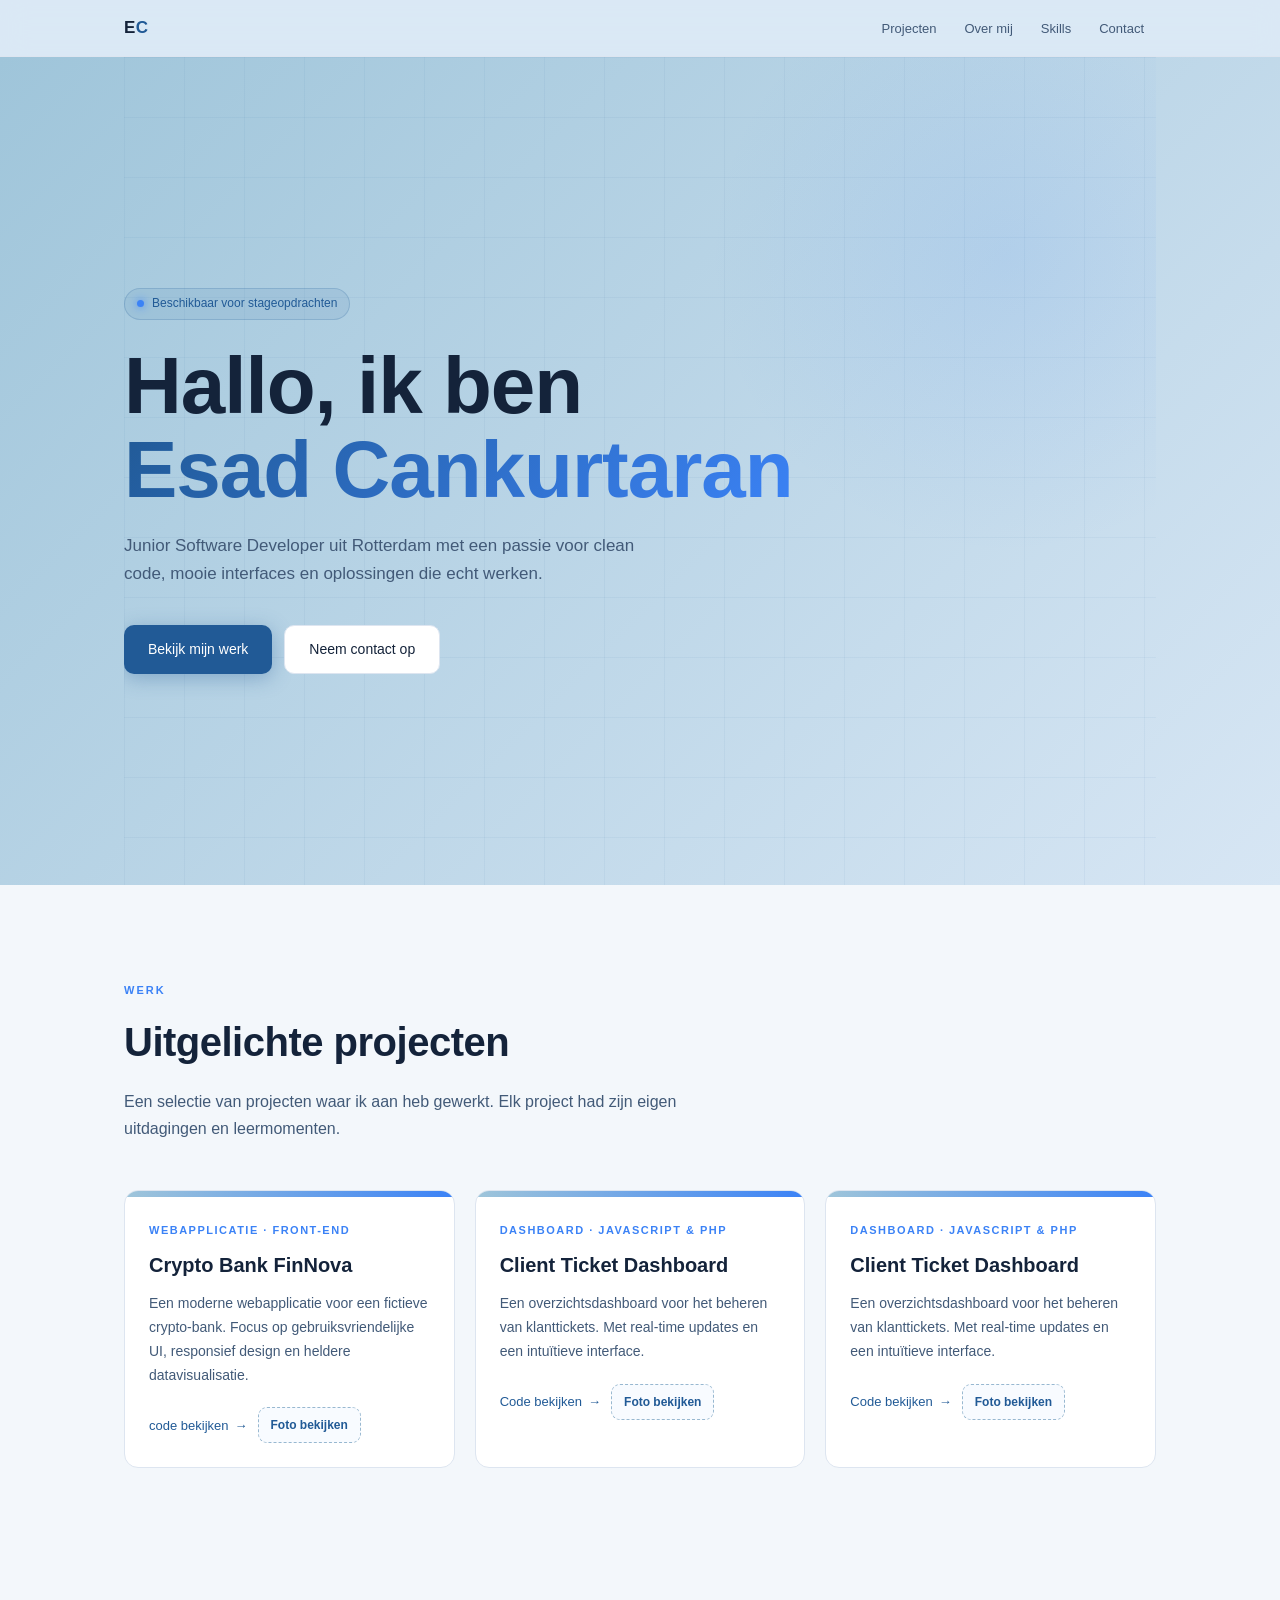
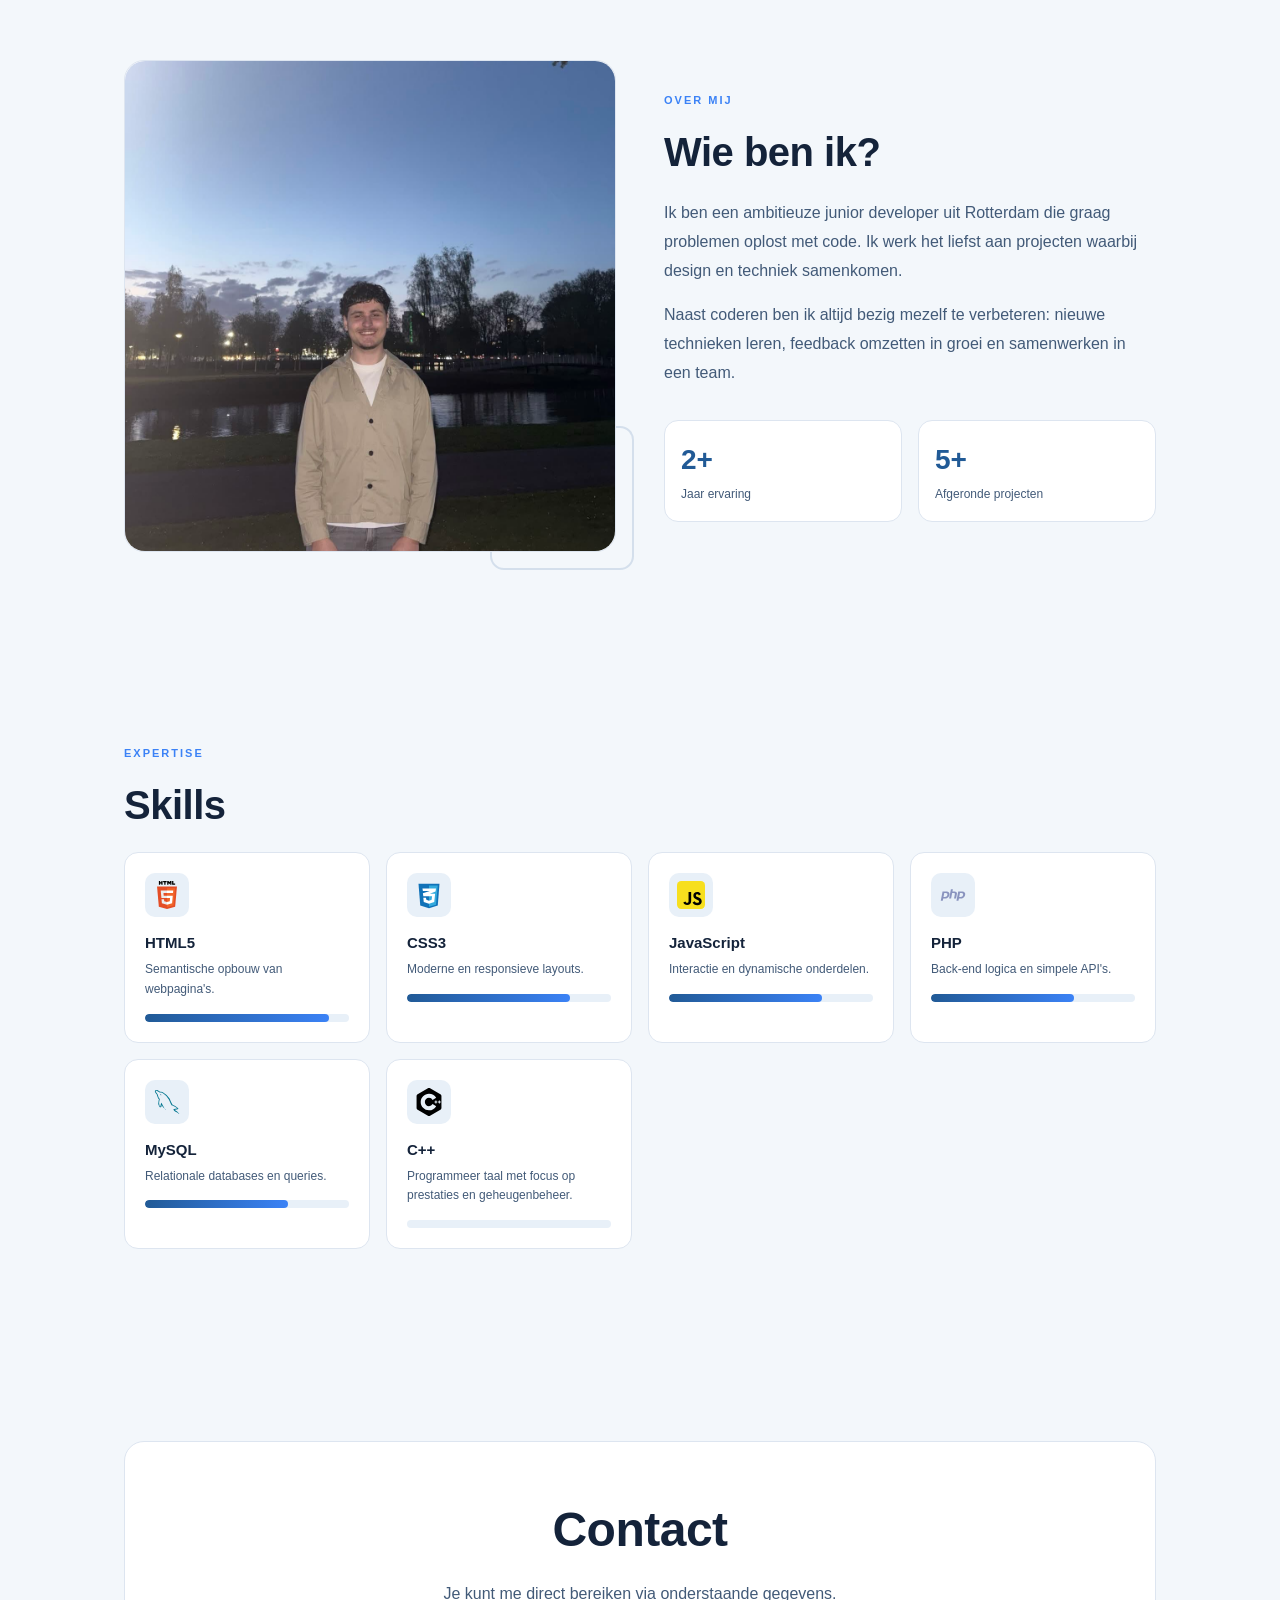
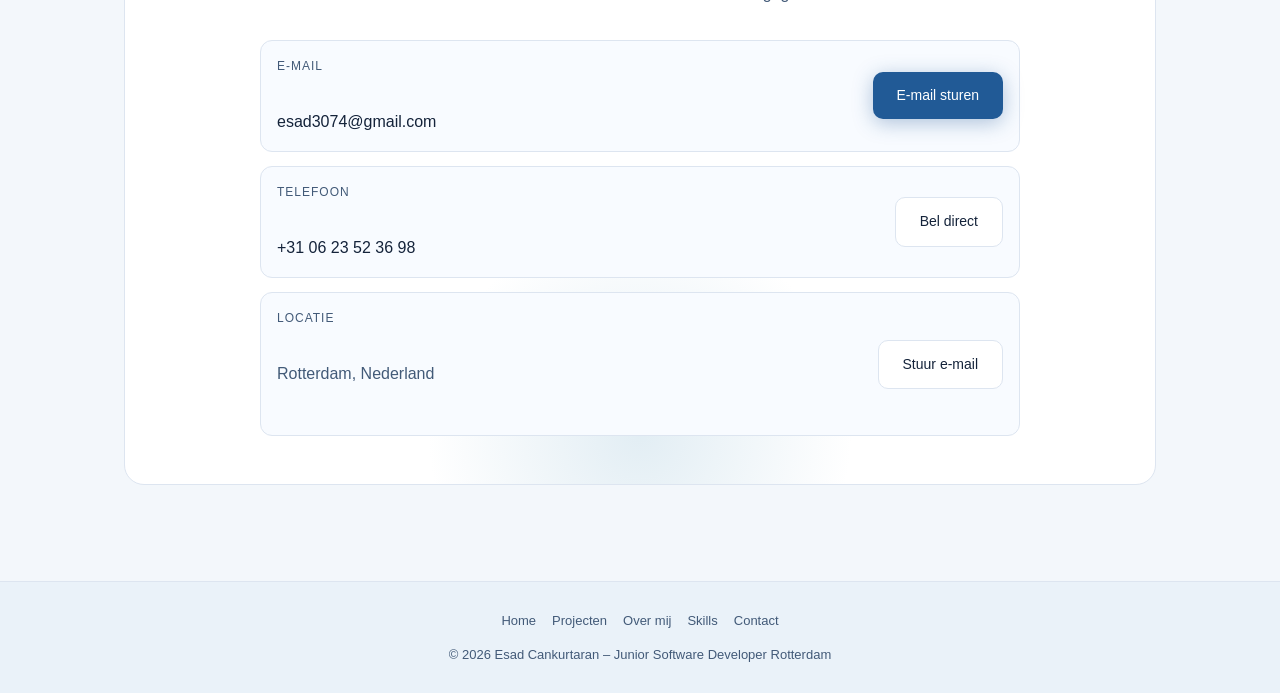
==== index.html @ 0f50b3a3 "foto voegen" ====
<!DOCTYPE html>
<html lang="nl">
<head>
  <meta charset="UTF-8">
  <title>Esad Cankurtaran - Junior Software Developer | Rotterdam</title>
  <meta name="description" content="Portfolio van Esad Cankurtaran, junior software developer uit Rotterdam. Gespecialiseerd in HTML, CSS, JavaScript, PHP en MySQL.">
  <meta name="viewport" content="width=device-width, initial-scale=1.0">
  <meta name="robots" content="index, follow">
  <link rel="stylesheet" href="style.css">
</head>
<body>
  <a id="skip-link" href="#main-content">Ga naar hoofdinhoud</a>

  <!-- NAVIGATIE -->
  <nav class="site-nav" aria-label="Hoofdnavigatie">
    <div class="nav-inner">
      <a href="#" class="site-title" aria-label="Home - Esad Cankurtaran">E<span>C</span></a>
      <ul class="nav-list" role="list">
        <li><a class="nav-link" href="#projecten">Projecten</a></li>
        <li><a class="nav-link" href="#over-mij">Over mij</a></li>
        <li><a class="nav-link" href="#skills">Skills</a></li>
        <li><a class="nav-link" href="#contact">Contact</a></li>
      </ul>
    </div>
  </nav>

  <!-- HERO -->
  <header id="welkom" aria-labelledby="hero-heading">
    <div class="wrap">
      <div class="hero">
        <div class="hero-content">
          <p class="hero-badge">Beschikbaar voor stageopdrachten</p>
          <h1 id="hero-heading">
            Hallo, ik ben<br>
            <span class="naam">Esad Cankurtaran</span>
          </h1>
          <p class="hero-sub">
            Junior Software Developer uit Rotterdam met een passie voor clean code,
            mooie interfaces en oplossingen die echt werken.
          </p>
          <div class="hero-actions">
            <a class="btn btn-primary" href="#projecten">Bekijk mijn werk</a>
            <a class="btn btn-ghost" href="#contact">Neem contact op</a>
          </div>
        </div>
      </div>
    </div>
  </header>

  <main id="main-content">

    <!-- PROJECTEN -->
    <section id="projecten" class="section" aria-labelledby="projecten-titel">
      <div class="wrap">
        <p class="section-label reveal">Werk</p>
        <h2 id="projecten-titel" class="section-title reveal">Uitgelichte projecten</h2>
        <p class="section-desc reveal">
          Een selectie van projecten waar ik aan heb gewerkt. Elk project had zijn eigen uitdagingen en leermomenten.
        </p>

        <div class="projects-grid">

          <article class="project-card reveal">
            <div class="card-top" aria-hidden="true"></div>
            <div class="card-body">
              <p class="card-tag">Webapplicatie · Front-end</p>
              <h3 class="card-title">Crypto Bank FinNova</h3>
              <p class="card-desc">
                Een moderne webapplicatie voor een fictieve crypto-bank. Focus op gebruiksvriendelijke UI, responsief design en heldere datavisualisatie.
              </p>
              <div class="project-actions">
                <a class="card-link" target="_blank"  href="https://github.com/EsadCC/bank-app">
                  code bekijken
                </a>
                <button class="project-photo-box open-project-photo"
                  data-src="img/Screenshot 2026-04-14 114602.png">
                  Foto bekijken
                </button>
              </div>
            </div>
          </article>

          <article class="project-card reveal">
            <div class="card-top" aria-hidden="true"></div>
            <div class="card-body">
              <p class="card-tag">Dashboard · JavaScript & PHP</p>
              <h3 class="card-title">Client Ticket Dashboard</h3>
              <p class="card-desc">
                Een overzichtsdashboard voor het beheren van klanttickets. Met real-time updates en een intuïtieve interface.
              </p>
              <div class="project-actions">
                <a class="card-link" href="https://github.com/EsadCC/Client-Dashboard" target="_blank">
                  Code bekijken
                </a>
                <button class="project-photo-box open-project-photo"
                  data-src="img/Screenshot 2026-04-07 113106.png">
                  Foto bekijken
                </button>
              </div>
            </div>
          </article>

          <article class="project-card reveal">
            <div class="card-top" aria-hidden="true"></div>
            <div class="card-body">
              <p class="card-tag">Dashboard · JavaScript & PHP</p>
              <h3 class="card-title">Client Ticket Dashboard</h3>
              <p class="card-desc">
                Een overzichtsdashboard voor het beheren van klanttickets. Met real-time updates en een intuïtieve interface.
              </p>
              <div class="project-actions">
                <a class="card-link" href="https://github.com/EsadCC/techfix-solutions" target="_blank">
                  Code bekijken
                </a>
                <button class="project-photo-box open-project-photo"
                  data-src="img/techfixsolutions.png">
                  Foto bekijken
                </button>
              </div>
            </div>
          </article>

        </div>
      </div>
    </section>

    <!-- OVER MIJ -->
    <section id="over-mij" class="section" aria-labelledby="over-mij-titel">
      <div class="wrap">
        <div class="about-grid">

          <div class="about-image-wrap reveal">
            <div class="about-avatar">
              <img
                src="img/IMG_0254.jpg" alt="Esad Cankurtaran, junior software developer uit Rotterdam">
            </div>
          </div>

          <article class="about-text reveal">
            <p class="section-label">Over mij</p>
            <h2 id="over-mij-titel" class="section-title">Wie ben ik?</h2>
            <p class="about-p">
              Ik ben een ambitieuze junior developer uit Rotterdam die graag problemen oplost met code.
              Ik werk het liefst aan projecten waarbij design en techniek samenkomen.
            </p>
            <p class="about-p">
              Naast coderen ben ik altijd bezig mezelf te verbeteren: nieuwe technieken leren,
              feedback omzetten in groei en samenwerken in een team.
            </p>

            <div class="about-stats">
              <div class="stat-box">
                <strong class="stat-num">2+</strong>
                <p class="stat-label">Jaar ervaring</p>
              </div>
              <div class="stat-box">
                <strong class="stat-num">5+</strong>
                <p class="stat-label">Afgeronde projecten</p>
              </div>
            </div>
          </article>

        </div>
      </div>
    </section>

    <!-- SKILLS -->
    <section id="skills" class="section" aria-labelledby="skills-titel">
      <div class="wrap">
        <p class="section-label reveal">Expertise</p>
        <h2 id="skills-titel" class="section-title reveal">Skills</h2>

        <div class="skills-grid">

          <article class="skill-card reveal">
            <div class="skill-icon-wrap" aria-hidden="true">
              <img src="img/html-5.svg" alt="HTML5 logo" width="28" height="28" loading="lazy">
            </div>
            <p class="skill-name">HTML5</p>
            <p class="skill-desc">Semantische opbouw van webpagina's.</p>
            <div class="skill-bar" role="progressbar" aria-valuenow="90" aria-valuemin="0" aria-valuemax="100" aria-label="HTML5 vaardigheid: 90%">
              <span class="skill-fill skill-90"></span>
            </div>
          </article>

          <article class="skill-card reveal">
            <div class="skill-icon-wrap" aria-hidden="true">
              <img src="img/css-3-svgrepo-com.svg" alt="CSS3 logo" width="28" height="28" loading="lazy">
            </div>
            <p class="skill-name">CSS3</p>
            <p class="skill-desc">Moderne en responsieve layouts.</p>
            <div class="skill-bar" role="progressbar" aria-valuenow="80" aria-valuemin="0" aria-valuemax="100" aria-label="CSS3 vaardigheid: 80%">
              <span class="skill-fill skill-80"></span>
            </div>
          </article>

          <article class="skill-card reveal">
            <div class="skill-icon-wrap" aria-hidden="true">
              <img src="img/javascript-svgrepo-com.svg" alt="JavaScript logo" width="28" height="28" loading="lazy">
            </div>
            <p class="skill-name">JavaScript</p>
            <p class="skill-desc">Interactie en dynamische onderdelen.</p>
            <div class="skill-bar" role="progressbar" aria-valuenow="75" aria-valuemin="0" aria-valuemax="100" aria-label="JavaScript vaardigheid: 75%">
              <span class="skill-fill skill-75"></span>
            </div>
          </article>

          <article class="skill-card reveal">
            <div class="skill-icon-wrap" aria-hidden="true">
              <img src="img/php3-svgrepo-com.svg" alt="PHP logo" width="28" height="28" loading="lazy">
            </div>
            <p class="skill-name">PHP</p>
            <p class="skill-desc">Back-end logica en simpele API's.</p>
            <div class="skill-bar" role="progressbar" aria-valuenow="70" aria-valuemin="0" aria-valuemax="100" aria-label="PHP vaardigheid: 70%">
              <span class="skill-fill skill-70"></span>
            </div>
          </article>

          <article class="skill-card reveal">
            <div class="skill-icon-wrap" aria-hidden="true">
              <img src="img/mysql-svgrepo-com.svg" alt="MySQL logo" width="28" height="28" loading="lazy">
            </div>
            <p class="skill-name">MySQL</p>
            <p class="skill-desc">Relationale databases en queries.</p>
            <div class="skill-bar" role="progressbar" aria-valuenow="70" aria-valuemin="0" aria-valuemax="100" aria-label="MySQL vaardigheid: 70%">
              <span class="skill-fill skill-70"></span>
            </div>
          </article>

          <article class="skill-card reveal">
            <div class="skill-icon-wrap" aria-hidden="true">
              <img src="img/cplusplus.svg" alt="C++ logo" width="28" height="28" loading="lazy">
            </div>
            <p class="skill-name">C++</p>
            <p class="skill-desc">Programmeer taal met focus op prestaties en geheugenbeheer.</p>
            <div class="skill-bar" role="progressbar" aria-valuenow="0" aria-valuemin="0" aria-valuemax="0" aria-label="C++ vaardigheid: 0%">
              <span class="skill-0"></span>
            </div>
          </article>

        </div>
      </div>
    </section>

    <!-- CONTACT -->
    <section id="contact" class="section" aria-labelledby="contact-titel">
      <div class="wrap">
        <article class="contact-box reveal">
          <h2 id="contact-titel">Contact</h2>
          <p>Je kunt me direct bereiken via onderstaande gegevens.</p>

          <div class="contact-details">
            <div class="contact-row">
              <div class="contact-info">
                <p class="contact-label">E-mail</p>
                <a class="contact-value" href="mailto:esad3074@gmail.com">esad3074@gmail.com</a>
              </div>
              <a class="btn btn-primary" href="mailto:esad3074@gmail.com">E-mail sturen</a>
            </div>

            <div class="contact-row">
              <div class="contact-info">
                <p class="contact-label">Telefoon</p>
                <a class="contact-value" href="tel:+31623523698">+31 06 23 52 36 98</a>
              </div>
              <a class="btn btn-ghost" href="tel:+31623523698">Bel direct</a>
            </div>

            <div class="contact-row">
              <div class="contact-info">
                <p class="contact-label">Locatie</p>
                <p class="contact-value">Rotterdam, Nederland</p>
              </div>
              <a class="btn btn-ghost" href="mailto:esad3074@gmail.com" aria-label="Stuur een e-mail naar Esad">Stuur e-mail</a>
            </div>
          </div>
        </article>
      </div>
    </section>

  </main>

  <!-- Modal voor projectfoto -->
  <div class="project-modal" id="project-modal" aria-hidden="true" role="dialog" aria-modal="true" aria-label="Projectfoto bekijken">
    <div class="project-modal-content">
      <button class="close-project-modal" id="close-project-modal" aria-label="Sluit projectfoto">Sluiten</button>
      <img id="project-modal-image" src="" alt="" width="900" height="600" loading="lazy">
    </div>
  </div>

  <footer>
    <nav aria-label="Sitemap">
      <ul style="list-style:none;display:flex;gap:16px;justify-content:center;flex-wrap:wrap;margin-bottom:12px;font-size:13px;">
        <li><a href="#welkom" style="color:#425a78;text-decoration:none;">Home</a></li>
        <li><a href="#projecten" style="color:#425a78;text-decoration:none;">Projecten</a></li>
        <li><a href="#over-mij" style="color:#425a78;text-decoration:none;">Over mij</a></li>
        <li><a href="#skills" style="color:#425a78;text-decoration:none;">Skills</a></li>
        <li><a href="#contact" style="color:#425a78;text-decoration:none;">Contact</a></li>
      </ul>
    </nav>
    <p>&copy; 2026 Esad Cankurtaran – Junior Software Developer Rotterdam</p>
  </footer>

  <script>
    // Scroll-reveal
    const observer = new IntersectionObserver((entries) => {
      entries.forEach((e, i) => {
        if (e.isIntersecting) {
          e.target.style.transitionDelay = (i * 0.08) + 's';
          e.target.classList.add('visible');
          observer.unobserve(e.target);
        }
      });
    }, { threshold: 0.12 });
    document.querySelectorAll('.reveal').forEach(el => observer.observe(el));

    // Project modal
    const projectModal    = document.getElementById('project-modal');
    const projectModalImg = document.getElementById('project-modal-image');
    const closeBtn        = document.getElementById('close-project-modal');

    document.querySelectorAll('.open-project-photo').forEach(btn => {
      btn.addEventListener('click', () => {
        projectModalImg.src = btn.dataset.src;
        projectModalImg.alt = btn.dataset.alt;
        projectModal.classList.add('is-open');
        projectModal.setAttribute('aria-hidden', 'false');
        closeBtn.focus();
      });
    });

    function closeProjectModal() {
      projectModal.classList.remove('is-open');
      projectModal.setAttribute('aria-hidden', 'true');
      projectModalImg.src = '';
    }

    closeBtn.addEventListener('click', closeProjectModal);
    projectModal.addEventListener('click', (e) => {
      if (e.target === projectModal) closeProjectModal();
    });
    document.addEventListener('keydown', (e) => {
      if (e.key === 'Escape') closeProjectModal();
    });
  </script>
</body>
</html>
---- style.css ----
@charset "UTF-8";
* {
  box-sizing: border-box;
  margin: 0;
  padding: 0;
}

html {
  scroll-behavior: smooth;
}

body {
  font-family: "Inter", sans-serif;
  background-color: #f3f7fb;
  color: #14233a;
  line-height: 1.65;
  overflow-x: hidden;
}

#skip-link {
  position: absolute;
  left: -9999px;
  top: 0;
  background-color: #215a96;
  color: #ffffff;
  padding: 8px 14px;
  border-radius: 0 0 8px 0;
  z-index: 2000;
}

#skip-link:focus {
  left: 0;
}

/* SCROLLBAR */
::-webkit-scrollbar {
  width: 6px;
  height: 6px;
}

::-webkit-scrollbar-track {
  background-color: #f3f7fb;
}

::-webkit-scrollbar-thumb {
  background-color: #b4cfe0;
  border-radius: 99px;
}

/* LAYOUT */
.wrap {
  max-width: 1080px;
  margin: 0 auto;
  padding: 0 24px;
}

/* NAVIGATIE */
.site-nav {
  position: sticky;
  top: 0;
  z-index: 100;
  background-color: rgba(215, 230, 244, 0.88);
  backdrop-filter: blur(14px);
  border-bottom: 1px solid #dde5f0;
  padding: 14px 0;
  animation: fadeDown 0.5s ease both;
}

.nav-inner {
  display: flex;
  justify-content: space-between;
  align-items: center;
  max-width: 1080px;
  margin: 0 auto;
  padding: 0 24px;
}

.site-title {
  font-family: "Syne", sans-serif;
  font-weight: 800;
  font-size: 17px;
  letter-spacing: 0.5px;
  color: #14233a;
  text-decoration: none;
}

.site-title span {
  color: #215a96;
}

.nav-list {
  list-style: none;
  display: flex;
  gap: 4px;
}

.nav-link {
  font-size: 13px;
  font-weight: 500;
  color: #425a78;
  text-decoration: none;
  padding: 6px 12px;
  border-radius: 8px;
  transition: color 0.2s, background-color 0.2s;
}

.nav-link:hover {
  color: #14233a;
  background-color: rgba(255, 255, 255, 0.7);
}

/* HERO */
header#welkom {
  background: linear-gradient(135deg, #9fc5da, #d7e6f4);
}

.hero {
  min-height: 92vh;
  display: flex;
  align-items: center;
  position: relative;
  overflow: hidden;
  padding: 80px 0 60px;
}

.hero::before {
  content: "";
  position: absolute;
  inset: 0;
  background-image: linear-gradient(rgba(33, 90, 150, 0.05) 1px, transparent 1px), linear-gradient(90deg, rgba(33, 90, 150, 0.05) 1px, transparent 1px);
  background-size: 60px 60px;
}

.hero::after {
  content: "";
  position: absolute;
  width: 600px;
  height: 600px;
  border-radius: 50%;
  background: radial-gradient(circle, rgba(59, 130, 246, 0.1) 0%, transparent 70%);
  top: -100px;
  right: -150px;
  pointer-events: none;
}

.hero-content {
  position: relative;
  z-index: 1;
}

.hero-badge {
  display: inline-flex;
  align-items: center;
  gap: 8px;
  font-size: 12px;
  font-weight: 500;
  color: #215a96;
  background-color: rgba(33, 90, 150, 0.08);
  border: 1px solid rgba(33, 90, 150, 0.2);
  padding: 5px 12px;
  border-radius: 99px;
  margin-bottom: 24px;
  animation: fadeUp 0.6s 0.1s ease both;
}

.hero-badge::before {
  content: "";
  width: 7px;
  height: 7px;
  border-radius: 50%;
  background-color: #3b82f6;
  box-shadow: 0 0 8px #3b82f6;
  animation: blink 2s ease-in-out infinite;
}

.hero h1 {
  font-family: "Syne", sans-serif;
  font-size: clamp(42px, 7vw, 80px);
  font-weight: 800;
  line-height: 1.05;
  letter-spacing: -1px;
  margin-bottom: 20px;
  animation: fadeUp 0.6s 0.2s ease both;
}

.hero h1 .naam {
  font-style: normal;
  background: linear-gradient(135deg, #215a96, #3b82f6);
  -webkit-background-clip: text;
  -webkit-text-fill-color: transparent;
  background-clip: text;
}

.hero-sub {
  font-size: 17px;
  color: #425a78;
  max-width: 520px;
  margin-bottom: 36px;
  line-height: 1.7;
  animation: fadeUp 0.6s 0.3s ease both;
}

.hero-actions {
  display: flex;
  flex-wrap: wrap;
  gap: 12px;
  animation: fadeUp 0.6s 0.4s ease both;
}

/* KNOPPEN */
.btn {
  display: inline-flex;
  align-items: center;
  gap: 8px;
  padding: 12px 24px;
  border-radius: 10px;
  font-size: 14px;
  font-weight: 500;
  text-decoration: none;
  transition: transform 0.15s, box-shadow 0.15s, background-color 0.2s;
  cursor: pointer;
  border: none;
}

.btn:hover {
  transform: translateY(-2px);
}

.btn-primary {
  background-color: #215a96;
  color: #ffffff;
  box-shadow: 0 4px 20px rgba(33, 90, 150, 0.35);
}

.btn-primary:hover {
  background-color: #1a4a7d;
  box-shadow: 0 6px 28px rgba(33, 90, 150, 0.5);
}

.btn-ghost {
  background-color: #ffffff;
  color: #14233a;
  border: 1px solid #dde5f0;
}

.btn-ghost:hover {
  background-color: #e8f0f8;
}

/* SECTIES */
.section {
  padding: 96px 0;
}

.section-label {
  font-size: 11px;
  font-weight: 600;
  letter-spacing: 2px;
  text-transform: uppercase;
  color: #3b82f6;
  margin-bottom: 10px;
}

.section-title {
  font-family: "Syne", sans-serif;
  font-size: clamp(28px, 4vw, 40px);
  font-weight: 800;
  margin-bottom: 14px;
  letter-spacing: -0.5px;
  color: #14233a;
}

.section-desc {
  color: #425a78;
  max-width: 560px;
  margin-bottom: 48px;
}

/* PROJECTEN */
.projects-grid {
  display: grid;
  grid-template-columns: repeat(auto-fill, minmax(300px, 1fr));
  gap: 20px;
}

.project-card {
  background-color: #ffffff;
  border: 1px solid #dde5f0;
  border-radius: 14px;
  overflow: hidden;
  transition: transform 0.25s, box-shadow 0.25s, border-color 0.25s;
}

.project-card:hover {
  transform: translateY(-5px);
  box-shadow: 0 10px 30px rgba(33, 90, 150, 0.12);
  border-color: rgba(59, 130, 246, 0.3);
}

.card-top {
  height: 6px;
  background: linear-gradient(90deg, #9fc5da, #3b82f6);
  display: block;
}

.card-body {
  padding: 24px;
}

.card-tag {
  font-size: 11px;
  font-weight: 600;
  letter-spacing: 1.5px;
  text-transform: uppercase;
  color: #3b82f6;
  margin-bottom: 10px;
}

.card-title {
  font-family: "Syne", sans-serif;
  font-size: 20px;
  font-weight: 700;
  margin-bottom: 10px;
  color: #14233a;
}

.card-desc {
  font-size: 14px;
  color: #425a78;
  line-height: 1.7;
  margin-bottom: 20px;
}

.project-photo-box {
  min-height: 36px;
  min-width: 72px;
  padding: 7px 12px;
  border: 1px dashed #98b8d0;
  border-radius: 9px;
  background-color: #f8fbff;
  color: #215a96;
  font-size: 12px;
  font-weight: 600;
  line-height: 1;
  white-space: nowrap;
  cursor: pointer;
  transition: background-color 0.2s, border-color 0.2s;
}

.project-photo-box:hover {
  background-color: #eaf3fb;
  border-color: #3b82f6;
}

.card-link {
  font-size: 13px;
  font-weight: 500;
  color: #215a96;
  text-decoration: none;
  display: inline-flex;
  align-items: center;
  gap: 6px;
  transition: gap 0.2s;
}

.project-actions {
  display: flex;
  align-items: center;
  flex-wrap: wrap;
  gap: 10px;
}

.card-link:hover {
  gap: 10px;
}

.card-link::after {
  content: "→";
}

/* OVER MIJ */
.about-grid {
  display: grid;
  grid-template-columns: 1fr 1fr;
  gap: 48px;
  align-items: center;
}

.about-image-wrap {
  position: relative;
}

.about-avatar {
  width: 100%;
  aspect-ratio: 1;
  background-color: #ffffff;
  border-radius: 20px;
  border: 1px solid #dde5f0;
  display: flex;
  flex-direction: column;
  align-items: center;
  justify-content: center;
  gap: 12px;
  color: #425a78;
  font-size: 14px;
}

.about-avatar img {
  width: 100%;
  height: 100%;
  -o-object-fit: cover;
     object-fit: cover;
  border-radius: 20px;
  display: block;
}

.about-avatar-placeholder {
  font-size: 64px;
  line-height: 1;
}

.about-image-wrap::before {
  content: "";
  position: absolute;
  width: 140px;
  height: 140px;
  border: 2px solid rgba(33, 90, 150, 0.15);
  border-radius: 14px;
  bottom: -18px;
  right: -18px;
  z-index: -1;
}

.about-p {
  color: #425a78;
  margin-bottom: 16px;
  line-height: 1.8;
}

.about-stats {
  display: grid;
  grid-template-columns: 1fr 1fr;
  gap: 16px;
  margin-top: 32px;
}

.stat-box {
  background-color: #ffffff;
  border: 1px solid #dde5f0;
  border-radius: 14px;
  padding: 16px;
}

.stat-num {
  font-family: "Syne", sans-serif;
  font-size: 28px;
  font-weight: 800;
  color: #215a96;
  display: block;
}

.stat-label {
  font-size: 12px;
  color: #425a78;
  margin-top: 2px;
}

/* SKILLS */
.skills-grid {
  display: grid;
  grid-template-columns: repeat(auto-fill, minmax(200px, 1fr));
  gap: 16px;
}

.skill-card {
  background-color: #ffffff;
  border: 1px solid #dde5f0;
  border-radius: 14px;
  padding: 20px;
  transition: border-color 0.2s, transform 0.2s;
}

.skill-card:hover {
  border-color: rgba(59, 130, 246, 0.3);
  transform: translateY(-3px);
}

.skill-icon-wrap {
  width: 44px;
  height: 44px;
  border-radius: 10px;
  background-color: #e8f0f8;
  display: flex;
  align-items: center;
  justify-content: center;
  margin-bottom: 14px;
  font-size: 24px;
}

.skill-icon-wrap img {
  width: 28px;
  height: 28px;
  -o-object-fit: contain;
     object-fit: contain;
}

.skill-name {
  font-family: "Syne", sans-serif;
  font-size: 15px;
  font-weight: 700;
  margin-bottom: 4px;
  color: #14233a;
}

.skill-desc {
  font-size: 12px;
  color: #425a78;
  margin-bottom: 14px;
}

.skill-bar {
  height: 8px;
  border-radius: 99px;
  background-color: #e8f0f8;
  overflow: hidden;
  display: block;
}

.skill-fill {
  height: 100%;
  border-radius: 99px;
  background: linear-gradient(90deg, #215a96, #3b82f6);
  display: block;
}

.skill-90 {
  width: 90%;
}

.skill-85 {
  width: 85%;
}

.skill-80 {
  width: 80%;
}

.skill-75 {
  width: 75%;
}

.skill-70 {
  width: 70%;
}

.skill-65 {
  width: 65%;
}
.skill-0
{
  width: 0%;
}

/* CONTACT */
.contact-box {
  background-color: #ffffff;
  border: 1px solid #dde5f0;
  border-radius: 20px;
  padding: 48px;
  text-align: center;
  position: relative;
  overflow: hidden;
}

.contact-box::before {
  content: "";
  position: absolute;
  width: 500px;
  height: 500px;
  border-radius: 50%;
  background: radial-gradient(circle, rgba(159, 197, 218, 0.3) 0%, transparent 60%);
  bottom: -200px;
  left: 50%;
  transform: translateX(-50%);
  pointer-events: none;
}

.contact-box h2 {
  font-family: "Syne", sans-serif;
  font-size: clamp(28px, 5vw, 48px);
  font-weight: 800;
  margin-bottom: 12px;
  letter-spacing: -0.5px;
  color: #14233a;
}

.contact-box p {
  color: #425a78;
  margin-bottom: 32px;
  max-width: 480px;
  margin-left: auto;
  margin-right: auto;
}

.contact-links {
  display: flex;
  flex-wrap: wrap;
  gap: 12px;
  justify-content: center;
  position: relative;
  z-index: 1;
}

.contact-details {
  display: grid;
  gap: 14px;
  max-width: 760px;
  margin: 0 auto;
  position: relative;
  z-index: 1;
}

.contact-row {
  display: flex;
  align-items: center;
  justify-content: space-between;
  gap: 16px;
  background-color: #f8fbff;
  border: 1px solid #dde5f0;
  border-radius: 12px;
  padding: 16px;
  text-align: left;
}

.contact-info {
  min-width: 0;
}

.contact-label {
  font-size: 12px;
  color: #6b7f9a;
  text-transform: uppercase;
  letter-spacing: 1px;
  margin-bottom: 4px;
}

.contact-value {
  color: #14233a;
  font-size: 16px;
  font-weight: 500;
  margin: 0;
  text-decoration: none;
  overflow-wrap: anywhere;
}

a.contact-value:hover {
  color: #215a96;
}

.project-modal {
  position: fixed;
  inset: 0;
  display: none;
  align-items: center;
  justify-content: center;
  padding: 16px;
  background-color: rgba(20, 35, 58, 0.72);
  z-index: 200;
}

.project-modal.is-open {
  display: flex;
}

.project-modal-content {
  width: min(920px, 100%);
  background-color: #ffffff;
  border: 1px solid #dde5f0;
  border-radius: 14px;
  padding: 14px;
}

.close-project-modal {
  border: 1px solid #dde5f0;
  background-color: #ffffff;
  border-radius: 8px;
  padding: 8px 12px;
  margin-bottom: 12px;
  cursor: pointer;
}

#project-modal-image {
  width: 100%;
  height: auto;
  border-radius: 10px;
  display: block;
}

/* FOOTER */
footer {
  border-top: 1px solid #dde5f0;
  padding: 28px 24px;
  text-align: center;
  font-size: 13px;
  color: #425a78;
  background-color: #eaf2f9;
}

/* ANIMATIES */
@keyframes fadeUp {
  from {
    opacity: 0;
    transform: translateY(18px);
  }
  to {
    opacity: 1;
    transform: translateY(0);
  }
}
@keyframes fadeDown {
  from {
    opacity: 0;
    transform: translateY(-10px);
  }
  to {
    opacity: 1;
    transform: translateY(0);
  }
}
@keyframes blink {
  0%, 100% {
    opacity: 1;
  }
  50% {
    opacity: 0.3;
  }
}
/* scroll reveal */
.reveal {
  opacity: 0;
  transform: translateY(24px);
  transition: opacity 0.6s ease, transform 0.6s ease;
}

.reveal.visible {
  opacity: 1;
  transform: none;
}

/* RESPONSIVE */
@media (max-width: 700px) {
  .about-grid {
    grid-template-columns: 1fr;
  }
  .about-image-wrap {
    max-width: 280px;
    margin: 0 auto;
  }
  .contact-box {
    padding: 32px 20px;
  }
  .contact-row {
    flex-direction: column;
    align-items: flex-start;
  }
  .nav-list {
    display: none;
  }
  .project-actions {
    gap: 8px;
  }
}/*# sourceMappingURL=style.css.map */
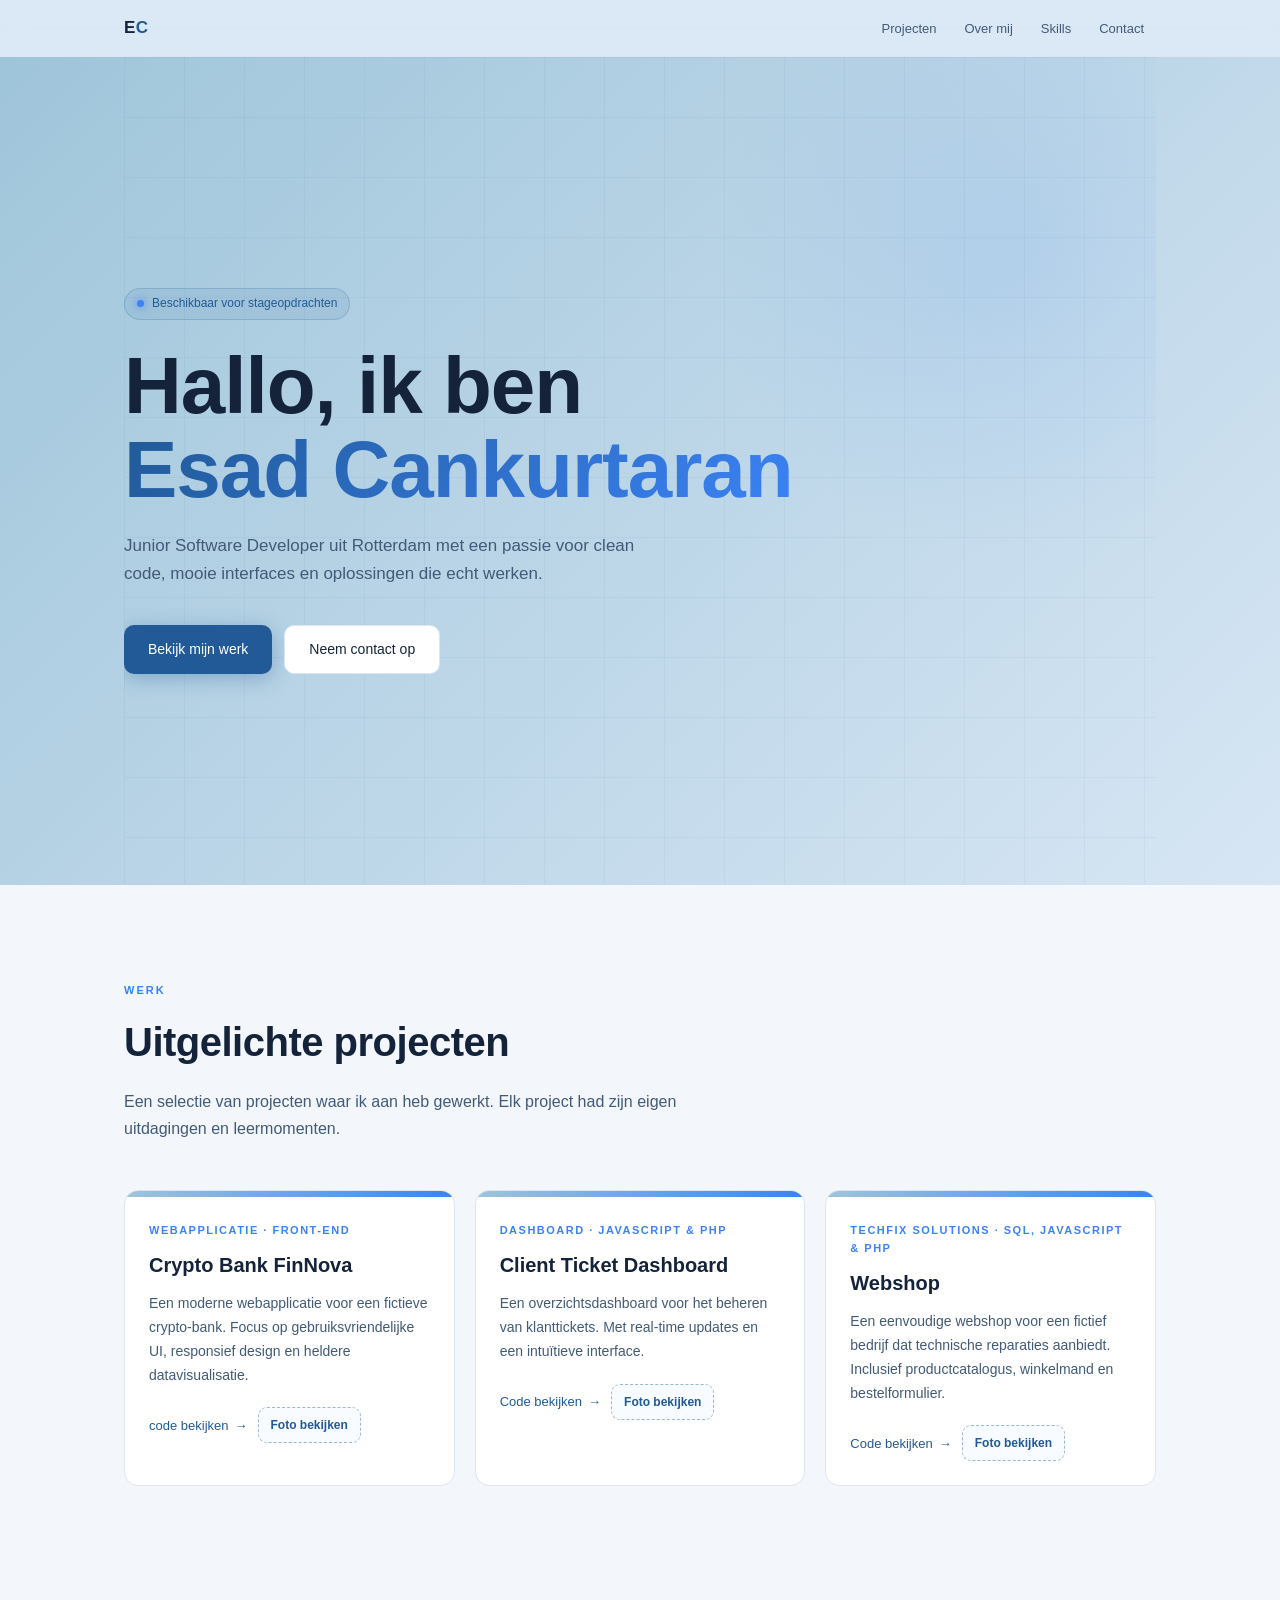
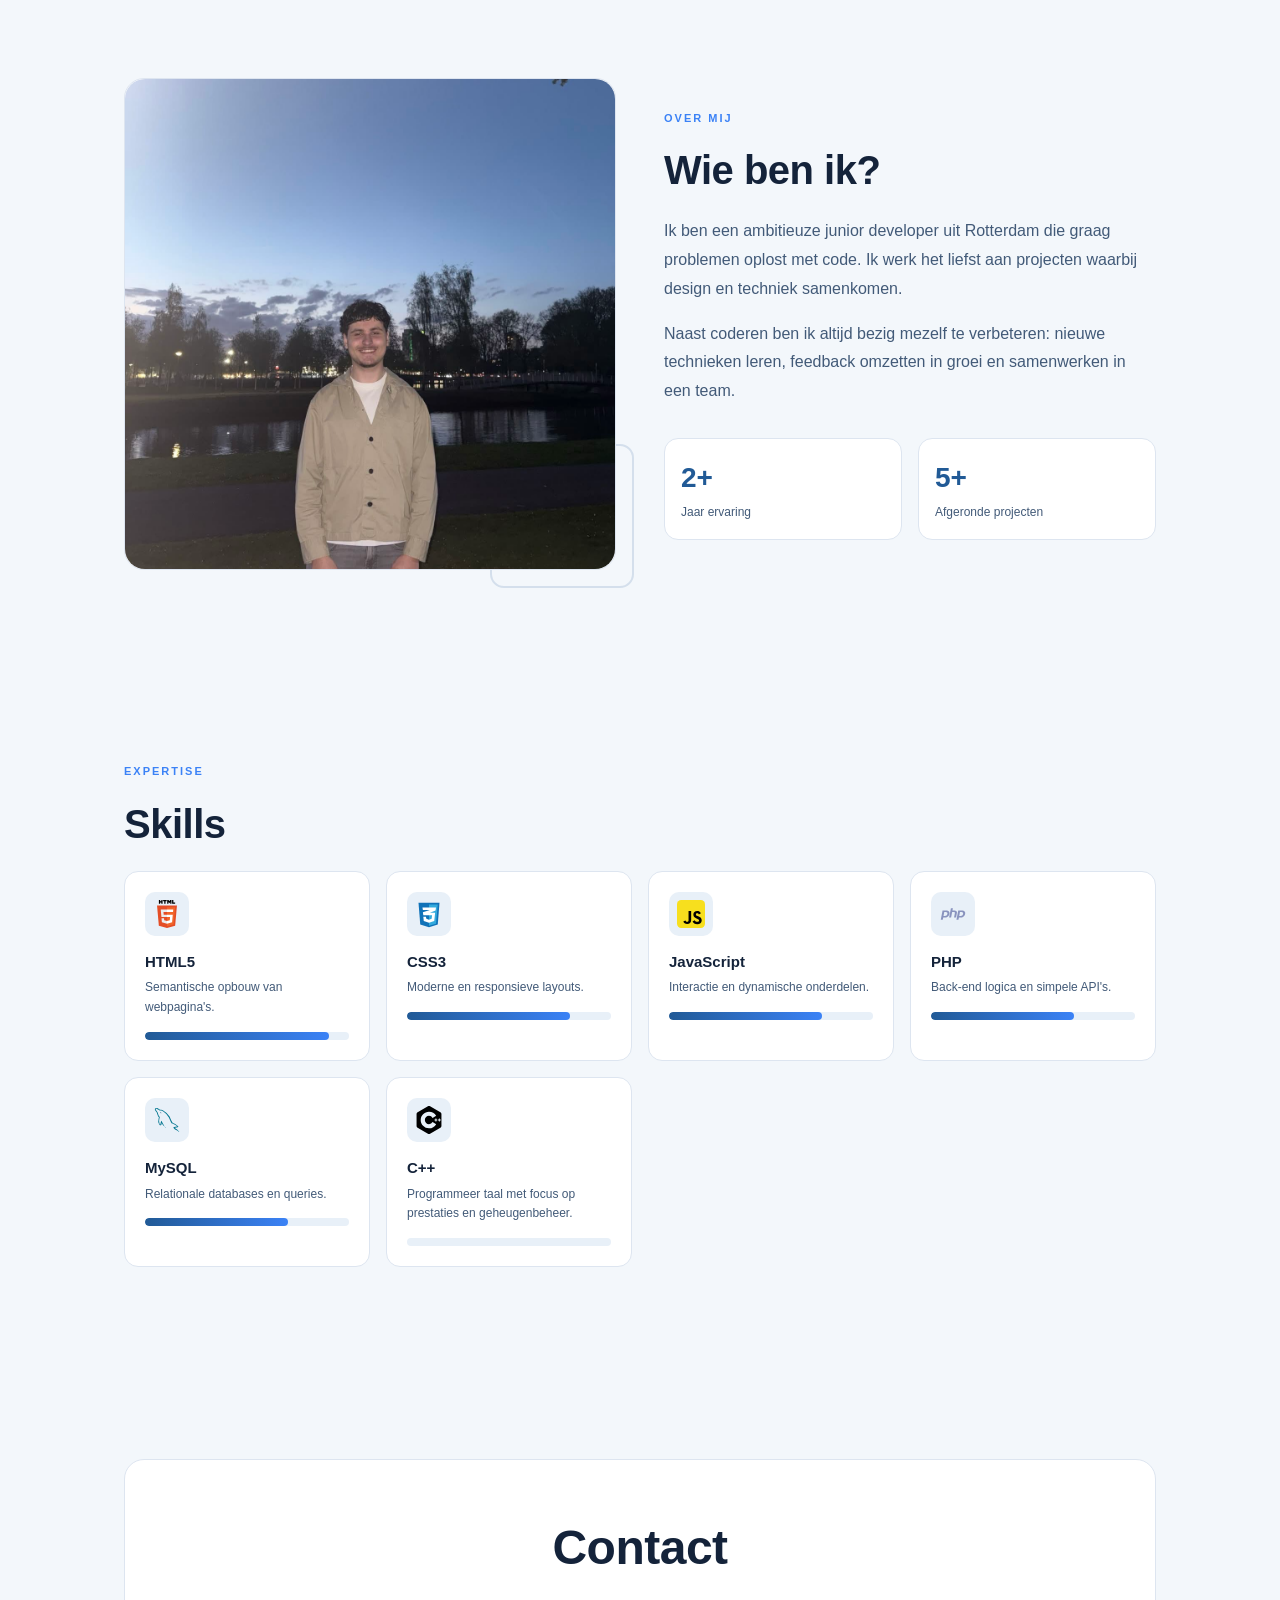
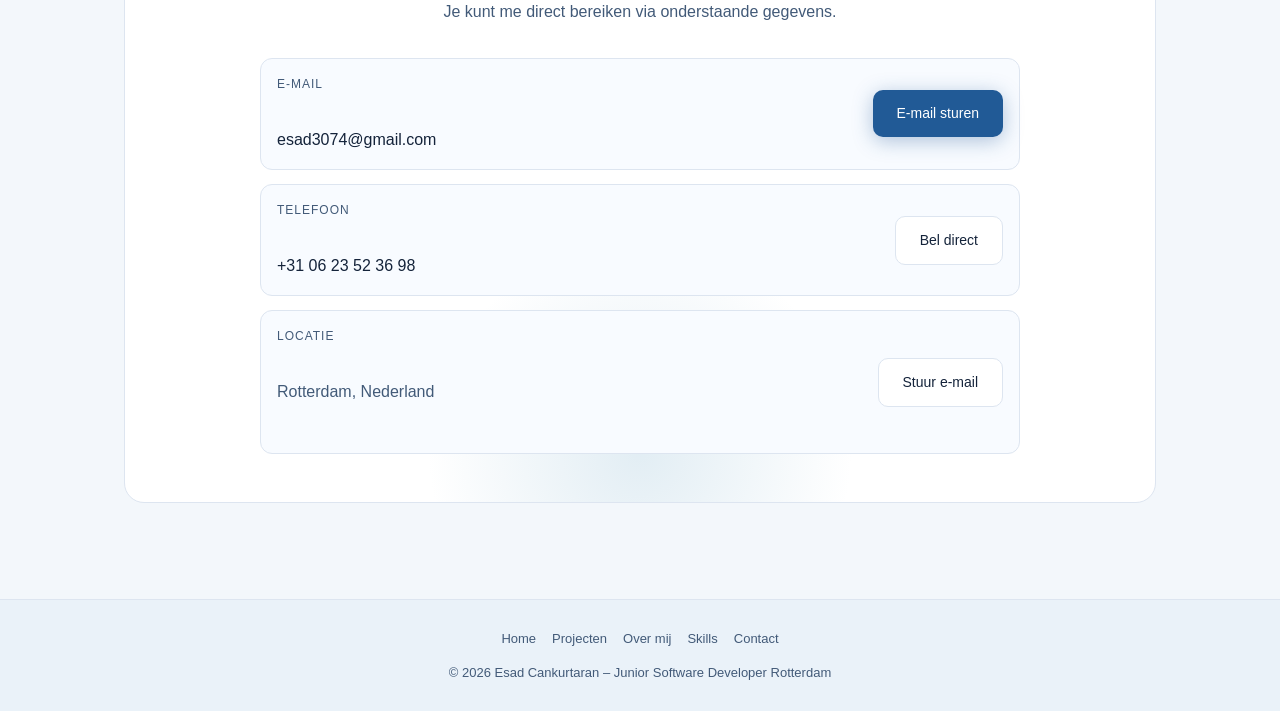
==== commit f1bc9a94: "beschrijving" ====
--- a/index.html
+++ b/index.html
@@ -103,10 +103,10 @@
           <article class="project-card reveal">
             <div class="card-top" aria-hidden="true"></div>
             <div class="card-body">
-              <p class="card-tag">Dashboard · JavaScript & PHP</p>
-              <h3 class="card-title">Client Ticket Dashboard</h3>
+              <p class="card-tag">Techfix Solutions ·  SQL, JavaScript & PHP</p>
+              <h3 class="card-title">Webshop</h3>
               <p class="card-desc">
-                Een overzichtsdashboard voor het beheren van klanttickets. Met real-time updates en een intuïtieve interface.
+                Een eenvoudige webshop voor een fictief bedrijf dat technische reparaties aanbiedt. Inclusief productcatalogus, winkelmand en bestelformulier.
               </p>
               <div class="project-actions">
                 <a class="card-link" href="https://github.com/EsadCC/techfix-solutions" target="_blank">
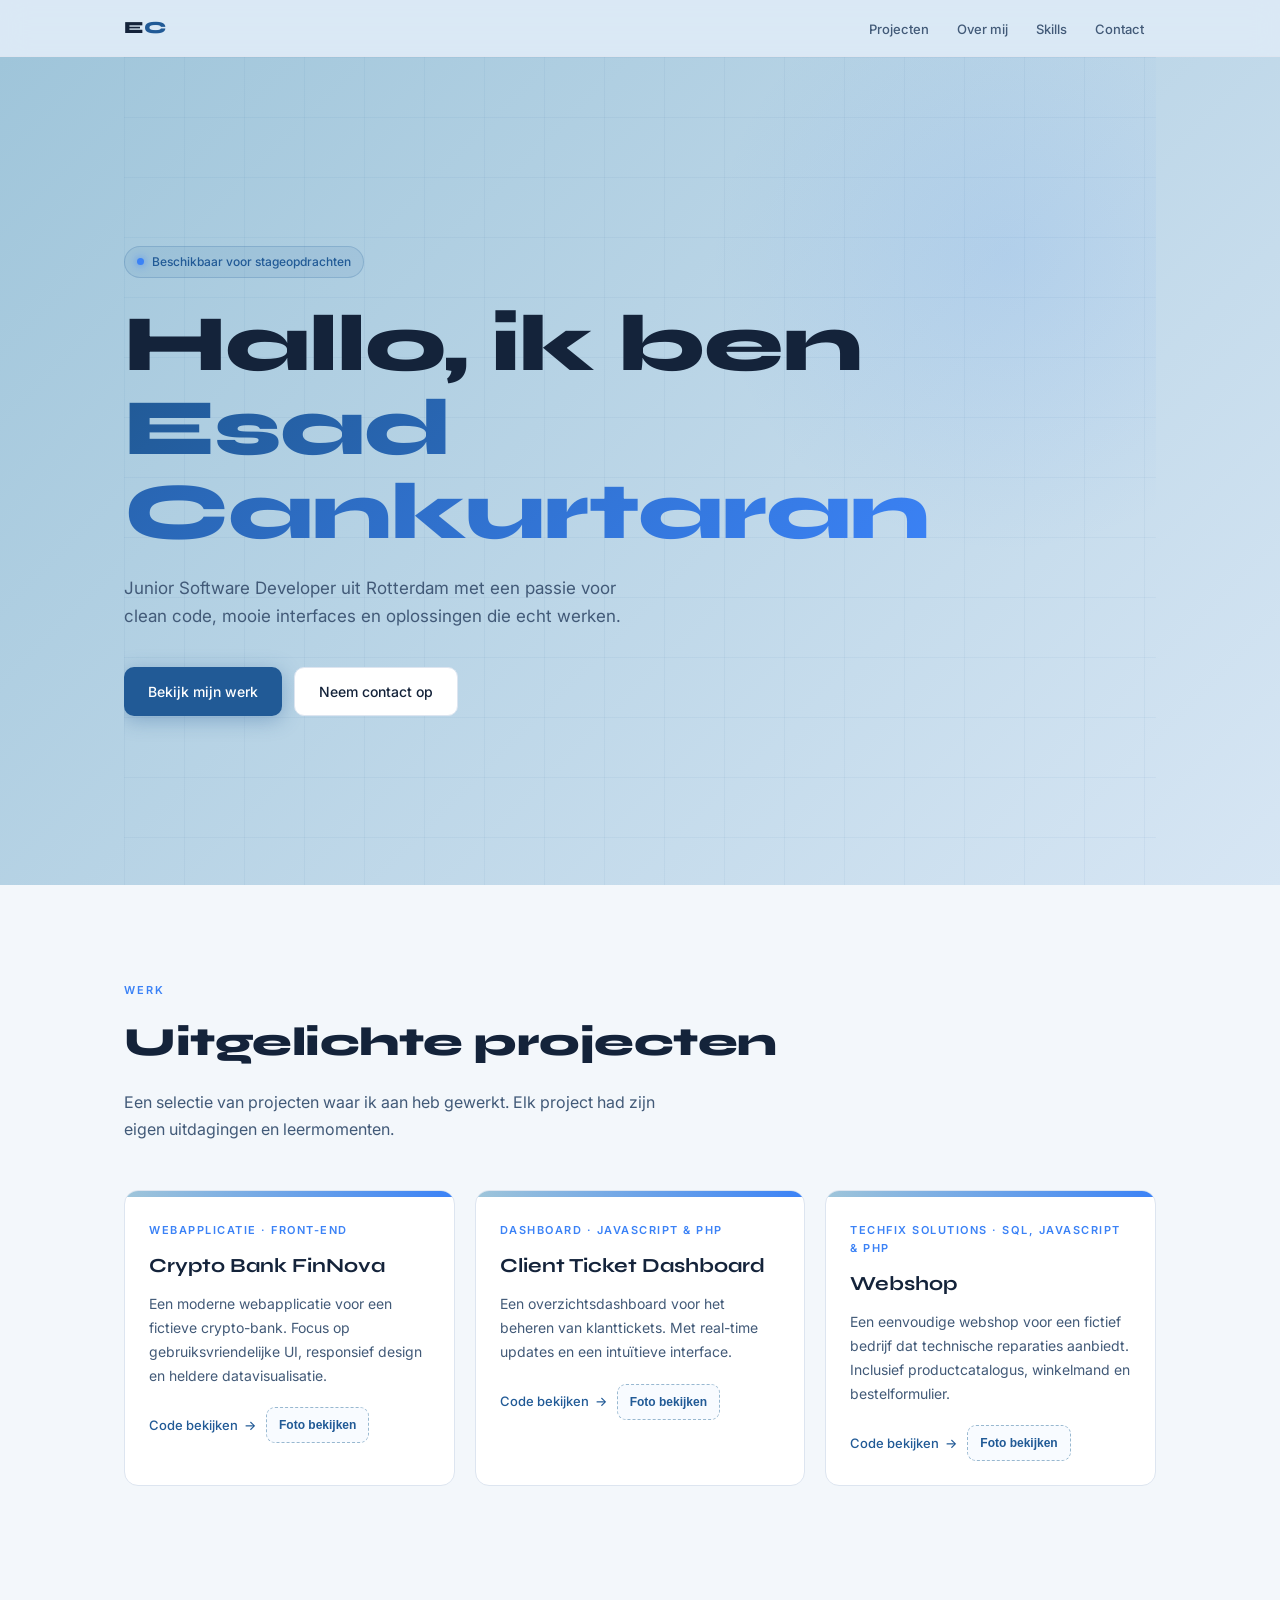
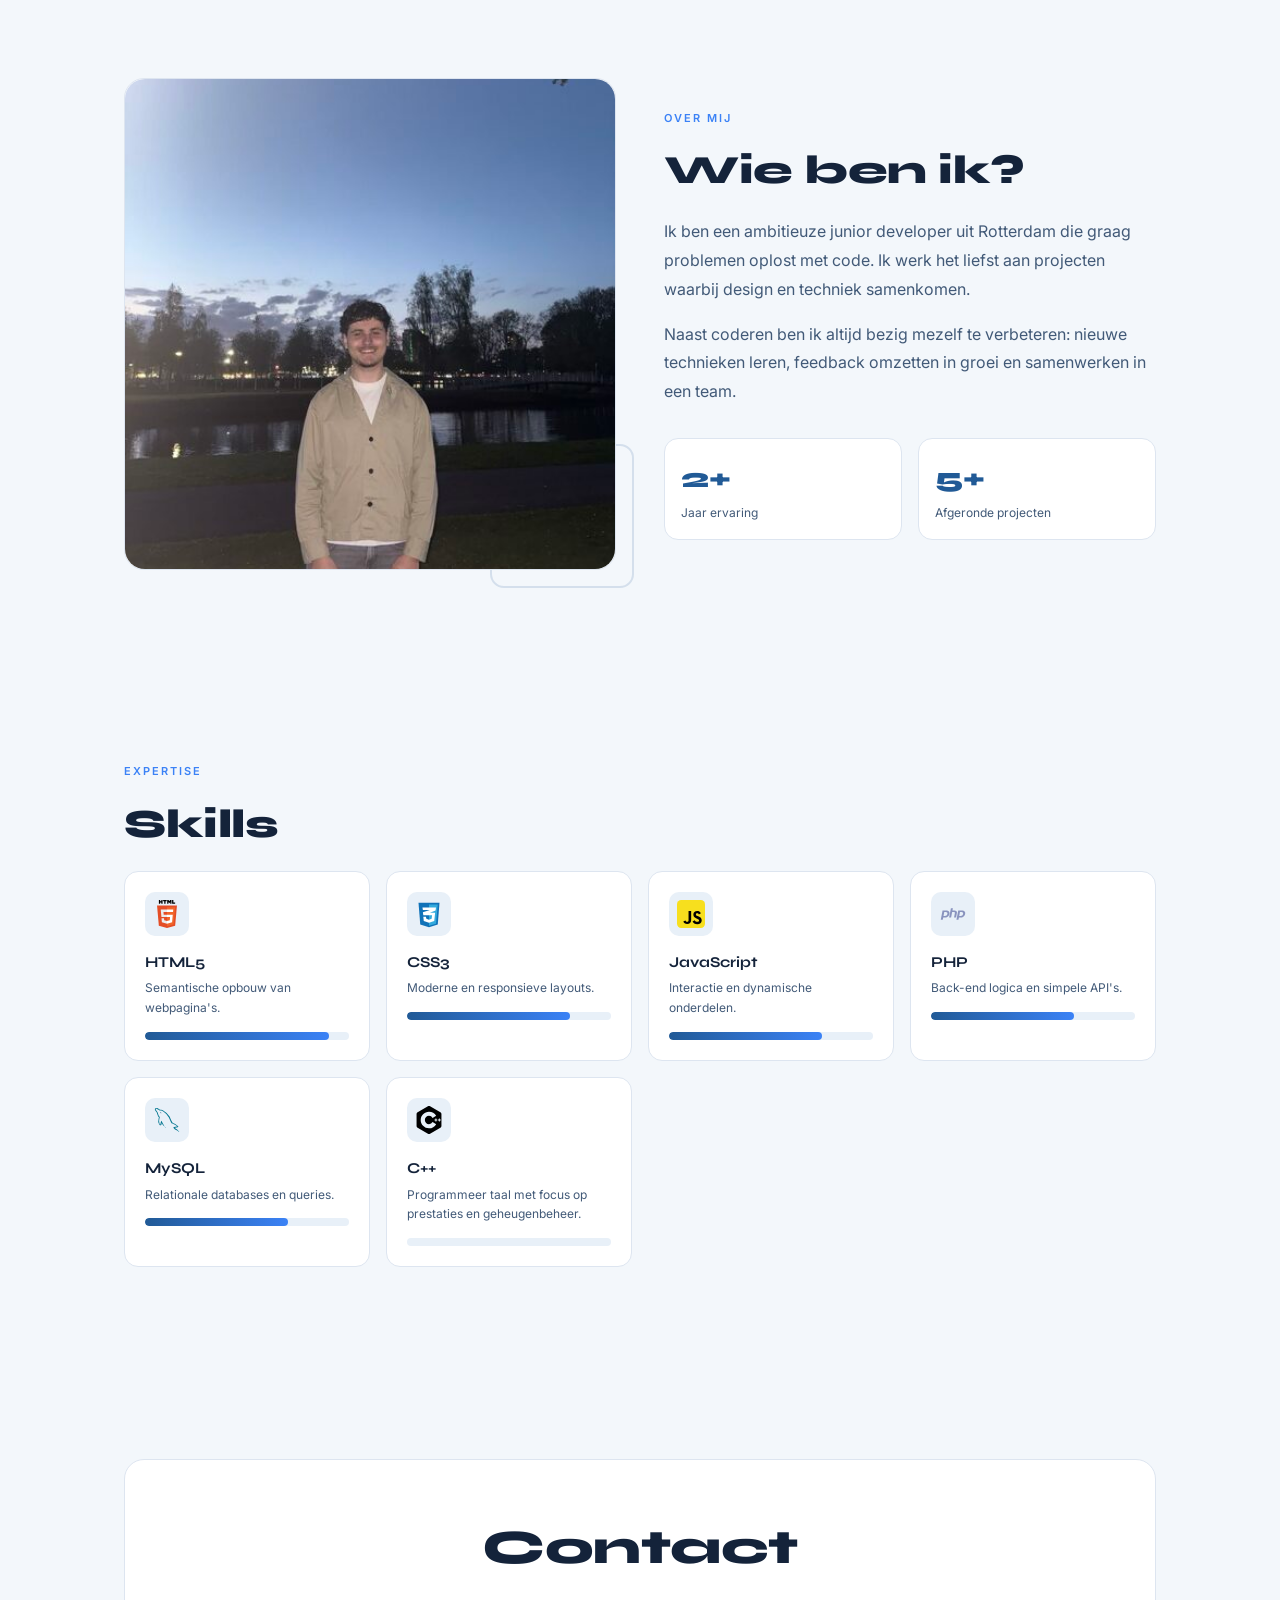
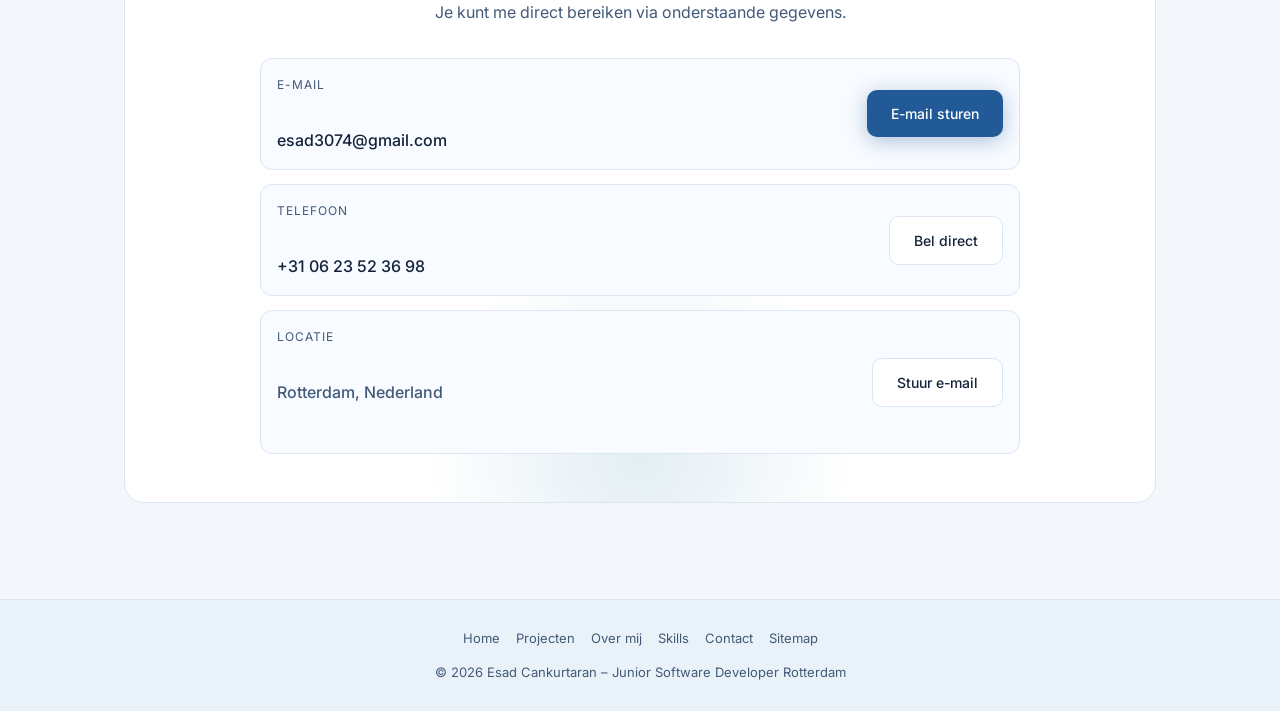
==== commit c81d9cf8: ".." ====
--- a/index.html
+++ b/index.html
@@ -6,6 +6,25 @@
   <meta name="description" content="Portfolio van Esad Cankurtaran, junior software developer uit Rotterdam. Gespecialiseerd in HTML, CSS, JavaScript, PHP en MySQL.">
   <meta name="viewport" content="width=device-width, initial-scale=1.0">
   <meta name="robots" content="index, follow">
+
+  <!-- Canonical URL -->
+  <link rel="canonical" href="https://esadcc.github.io/Portf/">
+
+  <!-- Open Graph / Social Media -->
+  <meta property="og:type" content="website">
+  <meta property="og:url" content="https://esadcc.github.io/Portf/">
+  <meta property="og:title" content="Esad Cankurtaran - Junior Software Developer | Rotterdam">
+  <meta property="og:description" content="Portfolio van Esad Cankurtaran, junior software developer uit Rotterdam. Gespecialiseerd in HTML, CSS, JavaScript, PHP en MySQL.">
+  <meta property="og:image" content="https://esadcc.github.io/Portf/img/IMG_0254.jpg">
+
+  <!-- Google Fonts – preconnect first, then stylesheet -->
+  <link rel="preconnect" href="https://fonts.googleapis.com">
+  <link rel="preconnect" href="https://fonts.gstatic.com" crossorigin>
+  <link href="https://fonts.googleapis.com/css2?family=Inter:wght@400;500&family=Syne:wght@700;800&display=swap" rel="stylesheet">
+
+  <!-- Sitemap link -->
+  <link rel="sitemap" type="application/xml" href="sitemap.xml">
+
   <link rel="stylesheet" href="style.css">
 </head>
 <body>
@@ -69,11 +88,12 @@
                 Een moderne webapplicatie voor een fictieve crypto-bank. Focus op gebruiksvriendelijke UI, responsief design en heldere datavisualisatie.
               </p>
               <div class="project-actions">
-                <a class="card-link" target="_blank"  href="https://github.com/EsadCC/bank-app">
-                  code bekijken
+                <a class="card-link" target="_blank" rel="noopener" href="https://github.com/EsadCC/bank-app">
+                  Code bekijken
                 </a>
                 <button class="project-photo-box open-project-photo"
-                  data-src="img/Screenshot 2026-04-14 114602.png">
+                  data-src="img/Screenshot_2026-04-14_114602.jpg"
+                  data-alt="Screenshot van Crypto Bank FinNova webapplicatie">
                   Foto bekijken
                 </button>
               </div>
@@ -83,17 +103,18 @@
           <article class="project-card reveal">
             <div class="card-top" aria-hidden="true"></div>
             <div class="card-body">
-              <p class="card-tag">Dashboard · JavaScript & PHP</p>
+              <p class="card-tag">Dashboard · JavaScript &amp; PHP</p>
               <h3 class="card-title">Client Ticket Dashboard</h3>
               <p class="card-desc">
                 Een overzichtsdashboard voor het beheren van klanttickets. Met real-time updates en een intuïtieve interface.
               </p>
               <div class="project-actions">
-                <a class="card-link" href="https://github.com/EsadCC/Client-Dashboard" target="_blank">
+                <a class="card-link" href="https://github.com/EsadCC/Client-Dashboard" target="_blank" rel="noopener">
                   Code bekijken
                 </a>
                 <button class="project-photo-box open-project-photo"
-                  data-src="img/Screenshot 2026-04-07 113106.png">
+                  data-src="img/Screenshot_2026-04-07_113106.jpg"
+                  data-alt="Screenshot van Client Ticket Dashboard">
                   Foto bekijken
                 </button>
               </div>
@@ -103,17 +124,18 @@
           <article class="project-card reveal">
             <div class="card-top" aria-hidden="true"></div>
             <div class="card-body">
-              <p class="card-tag">Techfix Solutions ·  SQL, JavaScript & PHP</p>
+              <p class="card-tag">Techfix Solutions · SQL, JavaScript &amp; PHP</p>
               <h3 class="card-title">Webshop</h3>
               <p class="card-desc">
                 Een eenvoudige webshop voor een fictief bedrijf dat technische reparaties aanbiedt. Inclusief productcatalogus, winkelmand en bestelformulier.
               </p>
               <div class="project-actions">
-                <a class="card-link" href="https://github.com/EsadCC/techfix-solutions" target="_blank">
+                <a class="card-link" href="https://github.com/EsadCC/techfix-solutions" target="_blank" rel="noopener">
                   Code bekijken
                 </a>
                 <button class="project-photo-box open-project-photo"
-                  data-src="img/techfixsolutions.png">
+                  data-src="img/techfixsolutions.jpg"
+                  data-alt="Screenshot van Techfix Solutions webshop">
                   Foto bekijken
                 </button>
               </div>
@@ -132,7 +154,12 @@
           <div class="about-image-wrap reveal">
             <div class="about-avatar">
               <img
-                src="img/IMG_0254.jpg" alt="Esad Cankurtaran, junior software developer uit Rotterdam">
+                src="img/IMG_0254.jpg"
+                alt="Esad Cankurtaran, junior software developer uit Rotterdam"
+                width="600"
+                height="600"
+                loading="lazy"
+                decoding="async">
             </div>
           </div>
 
@@ -233,7 +260,7 @@
             </div>
             <p class="skill-name">C++</p>
             <p class="skill-desc">Programmeer taal met focus op prestaties en geheugenbeheer.</p>
-            <div class="skill-bar" role="progressbar" aria-valuenow="0" aria-valuemin="0" aria-valuemax="0" aria-label="C++ vaardigheid: 0%">
+            <div class="skill-bar" role="progressbar" aria-valuenow="0" aria-valuemin="0" aria-valuemax="100" aria-label="C++ vaardigheid: 0%">
               <span class="skill-0"></span>
             </div>
           </article>
@@ -296,6 +323,7 @@
         <li><a href="#over-mij" style="color:#425a78;text-decoration:none;">Over mij</a></li>
         <li><a href="#skills" style="color:#425a78;text-decoration:none;">Skills</a></li>
         <li><a href="#contact" style="color:#425a78;text-decoration:none;">Contact</a></li>
+        <li><a href="sitemap.html" style="color:#425a78;text-decoration:none;">Sitemap</a></li>
       </ul>
     </nav>
     <p>&copy; 2026 Esad Cankurtaran – Junior Software Developer Rotterdam</p>
@@ -322,7 +350,7 @@
     document.querySelectorAll('.open-project-photo').forEach(btn => {
       btn.addEventListener('click', () => {
         projectModalImg.src = btn.dataset.src;
-        projectModalImg.alt = btn.dataset.alt;
+        projectModalImg.alt = btn.dataset.alt || 'Projectfoto';
         projectModal.classList.add('is-open');
         projectModal.setAttribute('aria-hidden', 'false');
         closeBtn.focus();
@@ -344,4 +372,4 @@
     });
   </script>
 </body>
-</html>+</html>
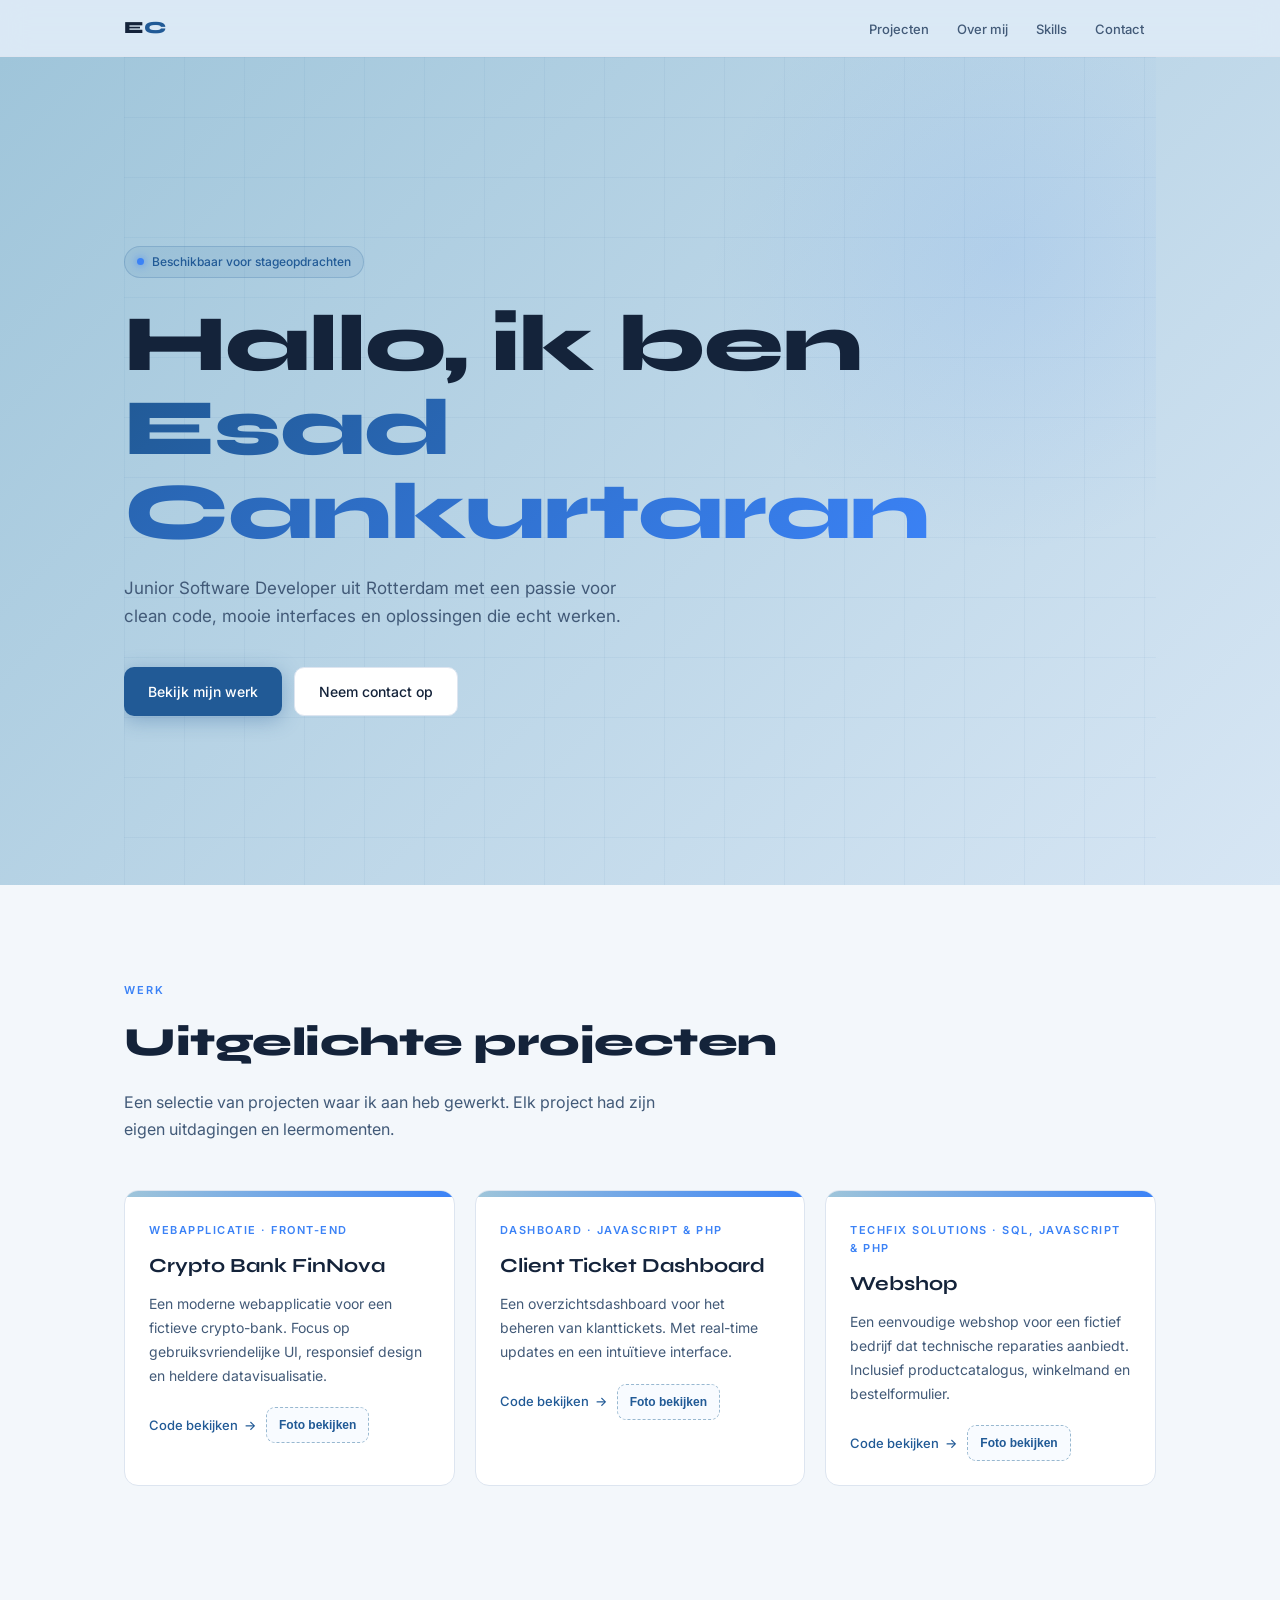
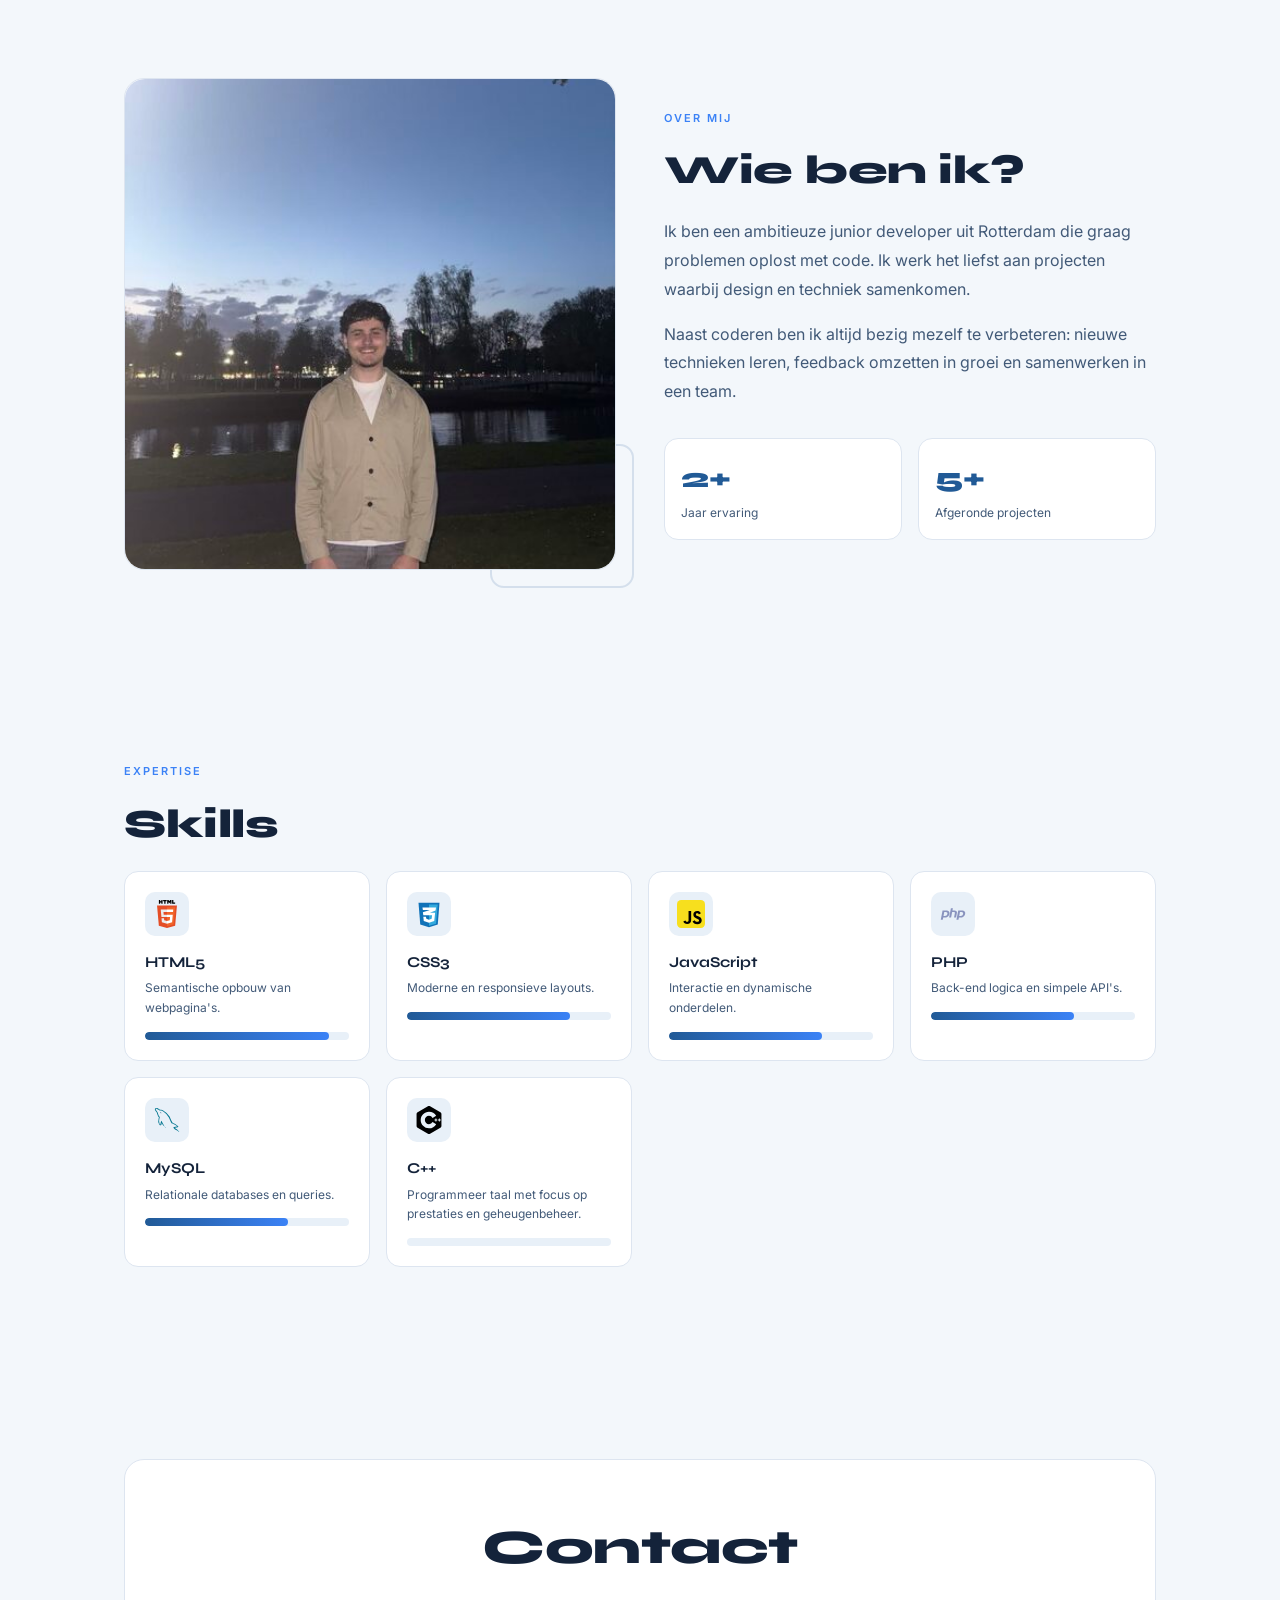
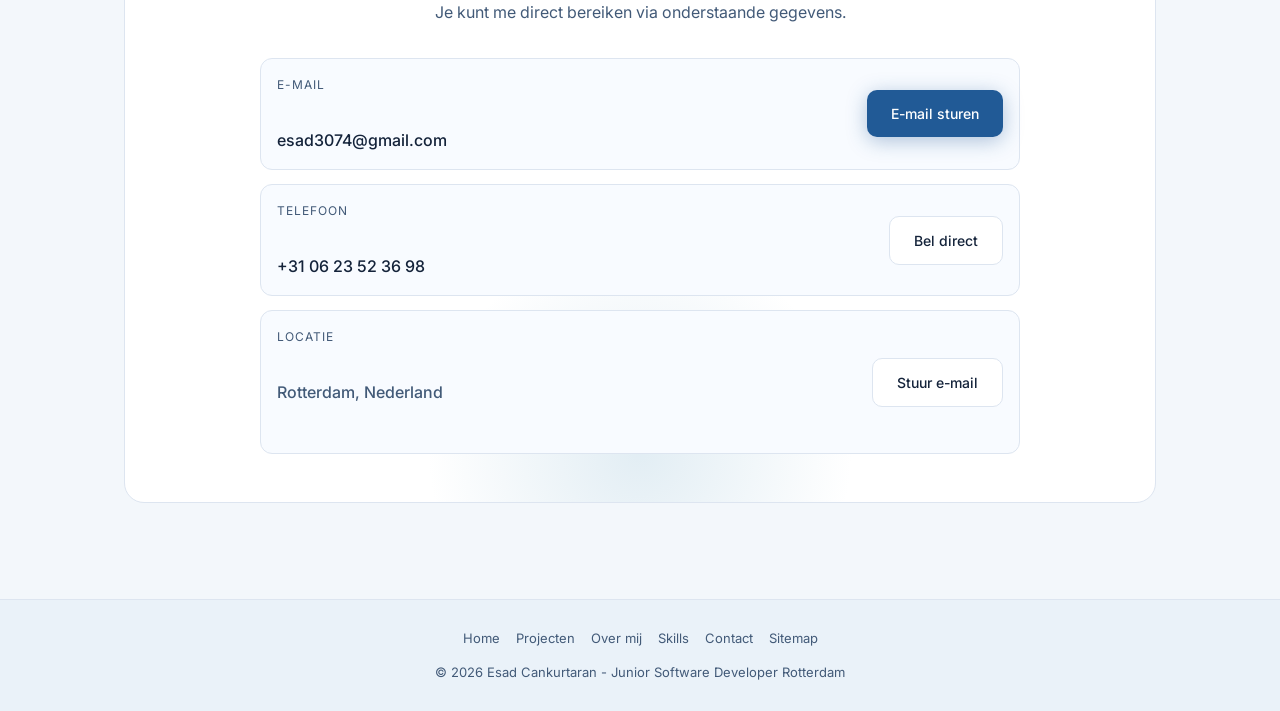
==== commit 41c56dcb: "." ====
--- a/index.html
+++ b/index.html
@@ -103,7 +103,7 @@
           <article class="project-card reveal">
             <div class="card-top" aria-hidden="true"></div>
             <div class="card-body">
-              <p class="card-tag">Dashboard · JavaScript &amp; PHP</p>
+              <p class="card-tag">Dashboard · JavaScript & PHP</p>
               <h3 class="card-title">Client Ticket Dashboard</h3>
               <p class="card-desc">
                 Een overzichtsdashboard voor het beheren van klanttickets. Met real-time updates en een intuïtieve interface.
@@ -124,7 +124,7 @@
           <article class="project-card reveal">
             <div class="card-top" aria-hidden="true"></div>
             <div class="card-body">
-              <p class="card-tag">Techfix Solutions · SQL, JavaScript &amp; PHP</p>
+              <p class="card-tag">Techfix Solutions · SQL, JavaScript & PHP</p>
               <h3 class="card-title">Webshop</h3>
               <p class="card-desc">
                 Een eenvoudige webshop voor een fictief bedrijf dat technische reparaties aanbiedt. Inclusief productcatalogus, winkelmand en bestelformulier.
@@ -326,7 +326,7 @@
         <li><a href="sitemap.html" style="color:#425a78;text-decoration:none;">Sitemap</a></li>
       </ul>
     </nav>
-    <p>&copy; 2026 Esad Cankurtaran – Junior Software Developer Rotterdam</p>
+    <p>&copy; 2026 Esad Cankurtaran - Junior Software Developer Rotterdam</p>
   </footer>
 
   <script>
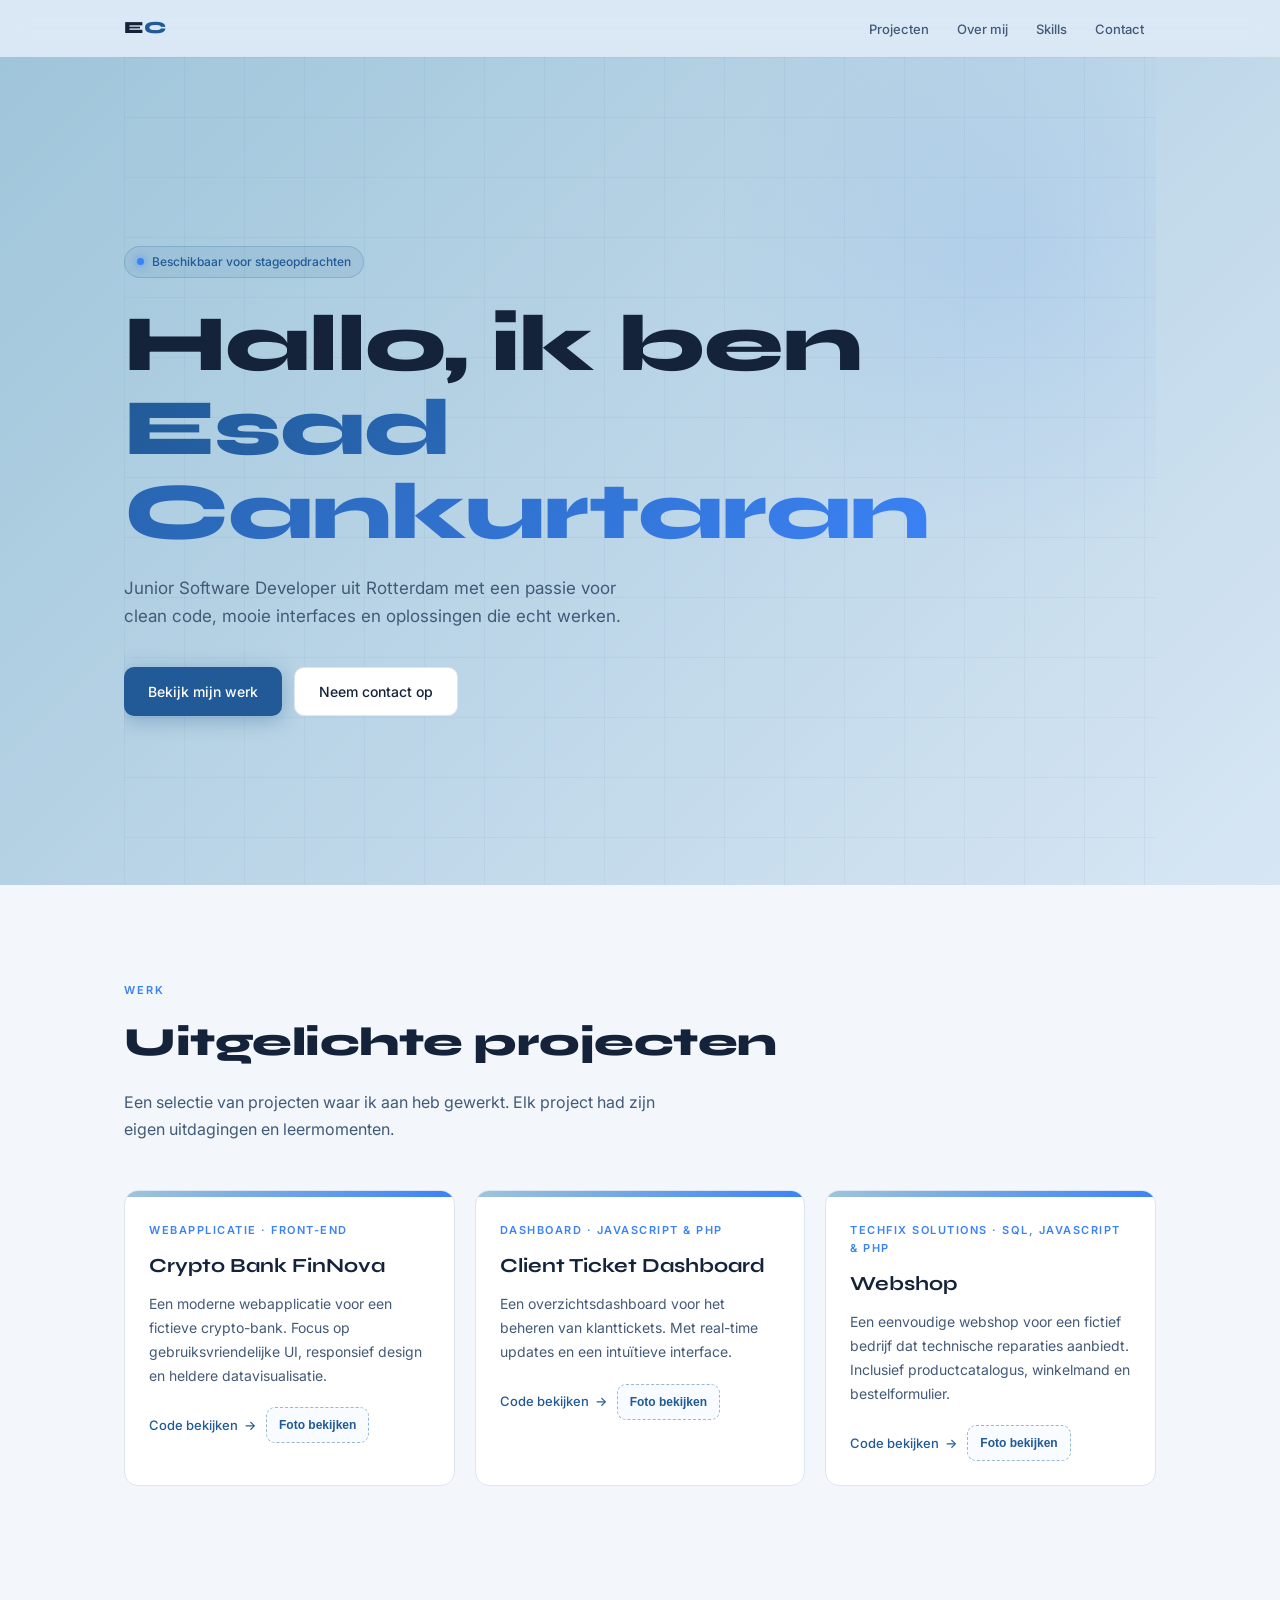
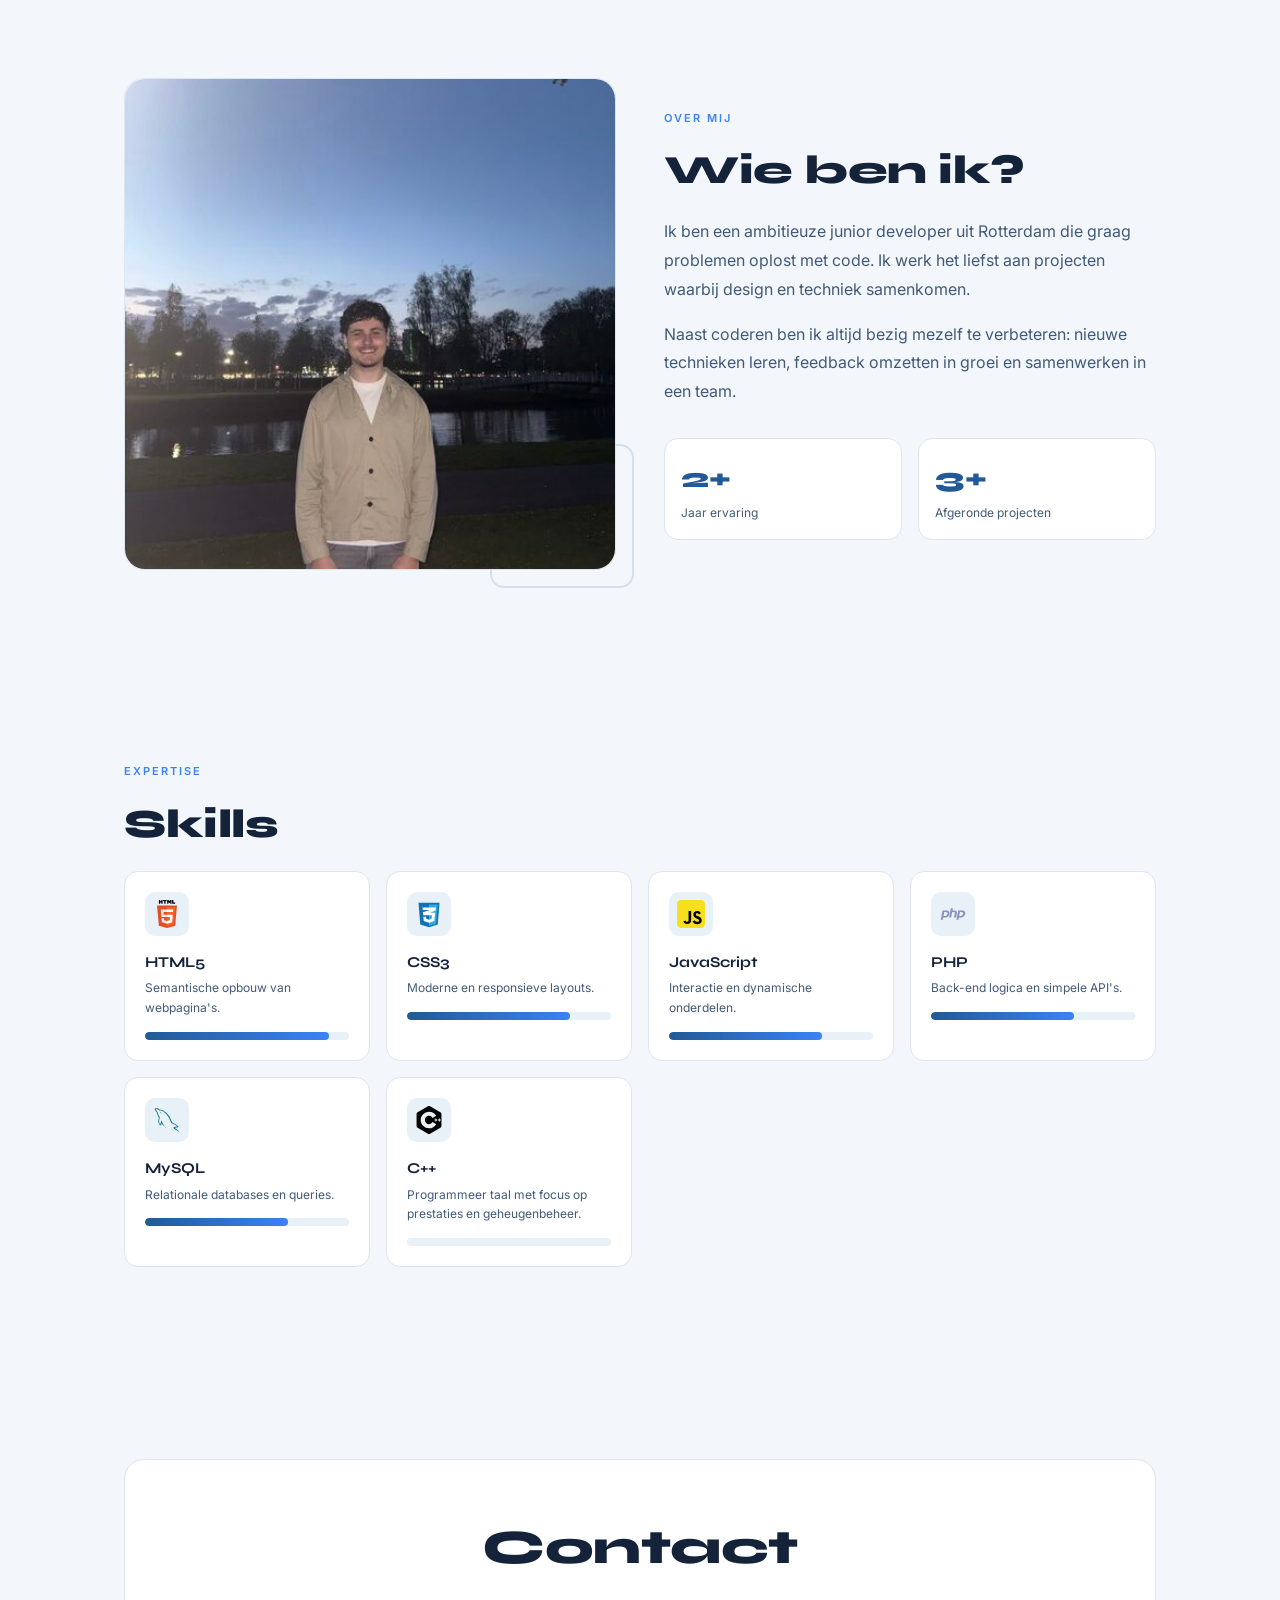
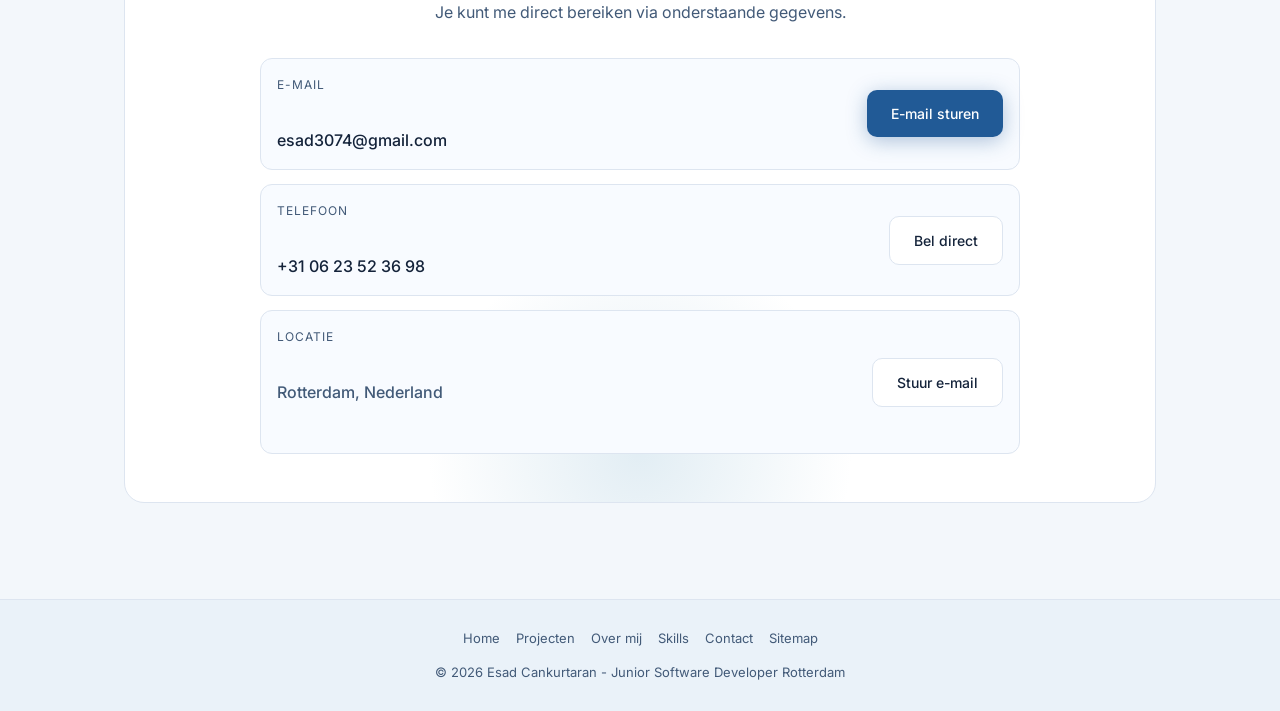
==== commit a698ac8a: "Update index.html" ====
--- a/index.html
+++ b/index.html
@@ -20,6 +20,7 @@
   <!-- Google Fonts – preconnect first, then stylesheet -->
   <link rel="preconnect" href="https://fonts.googleapis.com">
   <link rel="preconnect" href="https://fonts.gstatic.com" crossorigin>
+  <link rel="preload" href="https://fonts.gstatic.com/s/inter/v20/UcCO3FwrK3iLTcviYwYZ8UA3.woff2" as="font" type="font/woff2" crossorigin>
   <link href="https://fonts.googleapis.com/css2?family=Inter:wght@400;500&family=Syne:wght@700;800&display=swap" rel="stylesheet">
 
   <!-- Sitemap link -->
@@ -158,7 +159,8 @@
                 alt="Esad Cankurtaran, junior software developer uit Rotterdam"
                 width="600"
                 height="600"
-                loading="lazy"
+                loading="eager"
+                fetchpriority="high"
                 decoding="async">
             </div>
           </div>
@@ -181,7 +183,7 @@
                 <p class="stat-label">Jaar ervaring</p>
               </div>
               <div class="stat-box">
-                <strong class="stat-num">5+</strong>
+                <strong class="stat-num">3+</strong>
                 <p class="stat-label">Afgeronde projecten</p>
               </div>
             </div>
@@ -311,7 +313,7 @@
   <div class="project-modal" id="project-modal" aria-hidden="true" role="dialog" aria-modal="true" aria-label="Projectfoto bekijken">
     <div class="project-modal-content">
       <button class="close-project-modal" id="close-project-modal" aria-label="Sluit projectfoto">Sluiten</button>
-      <img id="project-modal-image" src="" alt="" width="900" height="600" loading="lazy">
+      <img id="project-modal-image" src="" alt="" width="900" height="600">
     </div>
   </div>
 
--- a/style.css
+++ b/style.css
@@ -63,7 +63,6 @@
   backdrop-filter: blur(14px);
   border-bottom: 1px solid #dde5f0;
   padding: 14px 0;
-  animation: fadeDown 0.5s ease both;
 }
 
 .nav-inner {
@@ -160,7 +159,6 @@
   padding: 5px 12px;
   border-radius: 99px;
   margin-bottom: 24px;
-  animation: fadeUp 0.6s 0.1s ease both;
 }
 
 .hero-badge::before {
@@ -180,7 +178,6 @@
   line-height: 1.05;
   letter-spacing: -1px;
   margin-bottom: 20px;
-  animation: fadeUp 0.6s 0.2s ease both;
 }
 
 .hero h1 .naam {
@@ -197,14 +194,12 @@
   max-width: 520px;
   margin-bottom: 36px;
   line-height: 1.7;
-  animation: fadeUp 0.6s 0.3s ease both;
 }
 
 .hero-actions {
   display: flex;
   flex-wrap: wrap;
   gap: 12px;
-  animation: fadeUp 0.6s 0.4s ease both;
 }
 
 /* KNOPPEN */
@@ -737,7 +732,7 @@
 }
 /* scroll reveal */
 .reveal {
-  opacity: 0;
+  opacity: 0.01;
   transform: translateY(24px);
   transition: opacity 0.6s ease, transform 0.6s ease;
 }
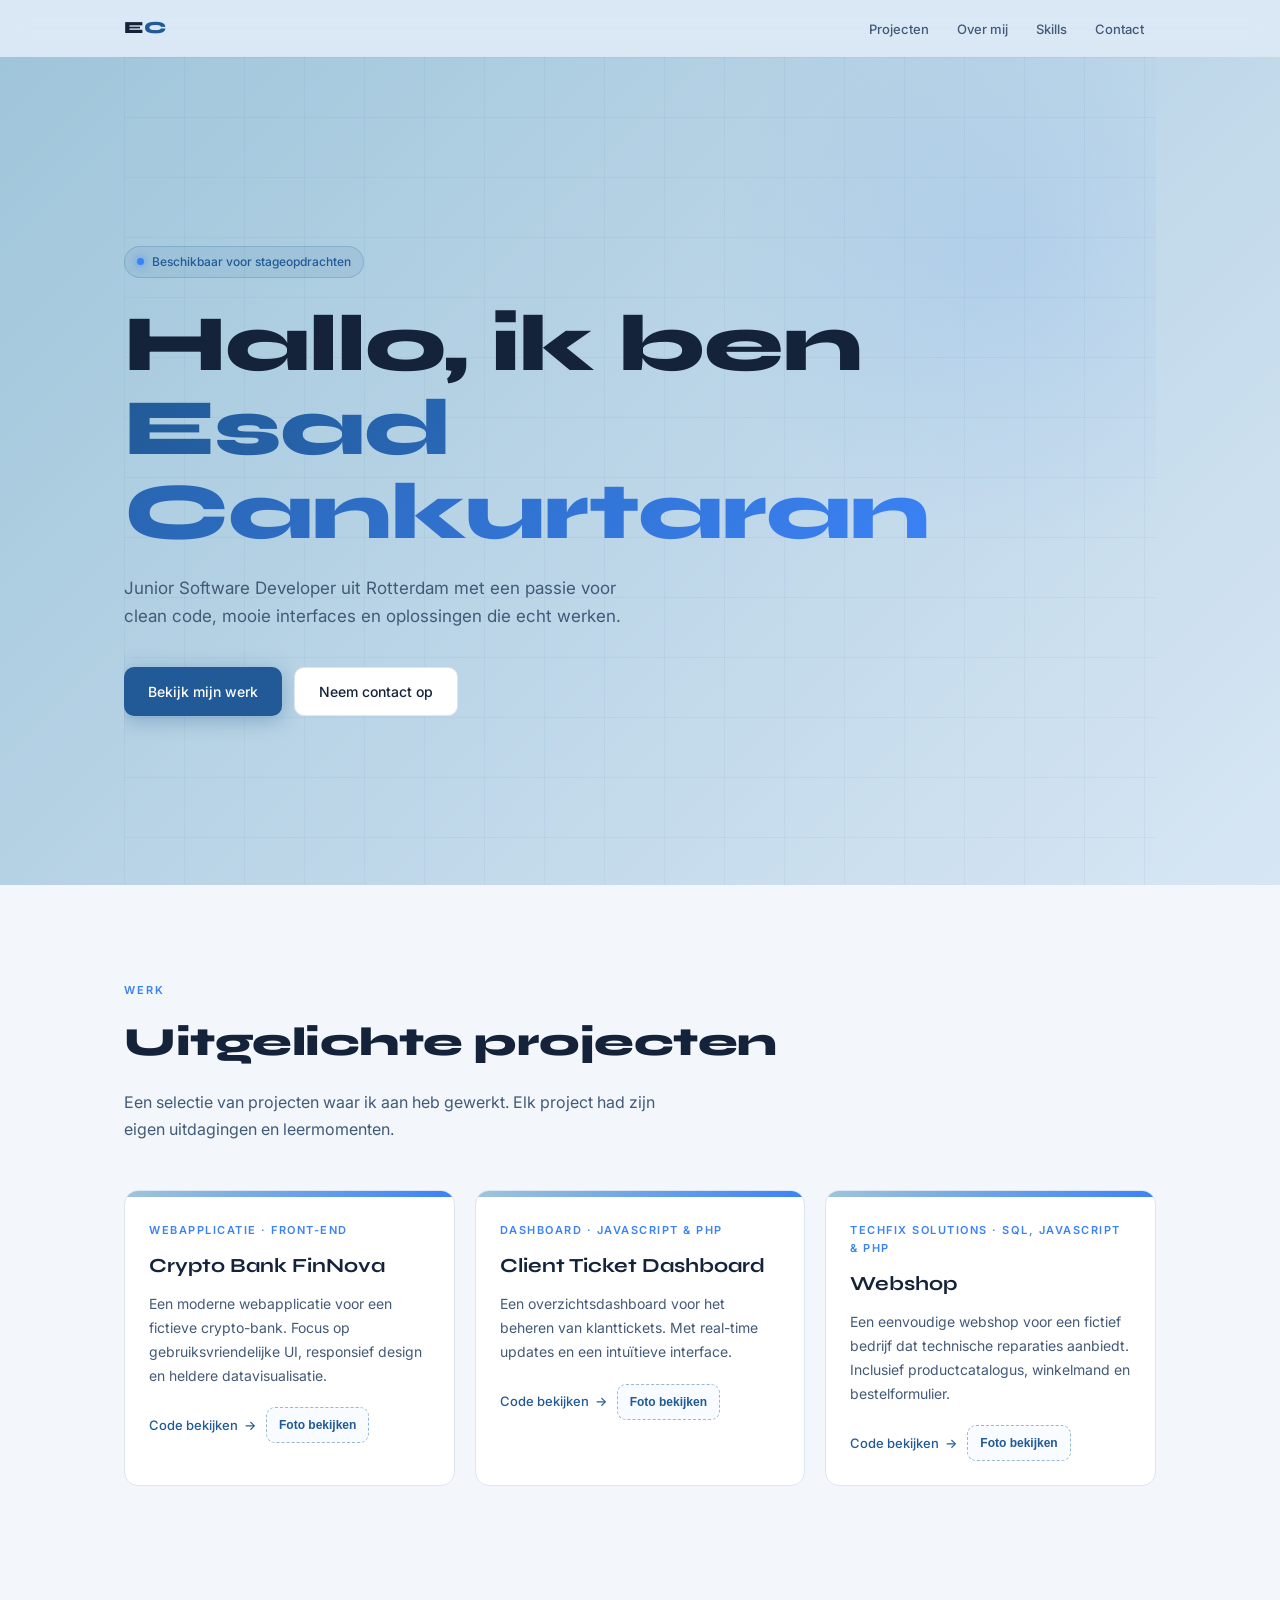
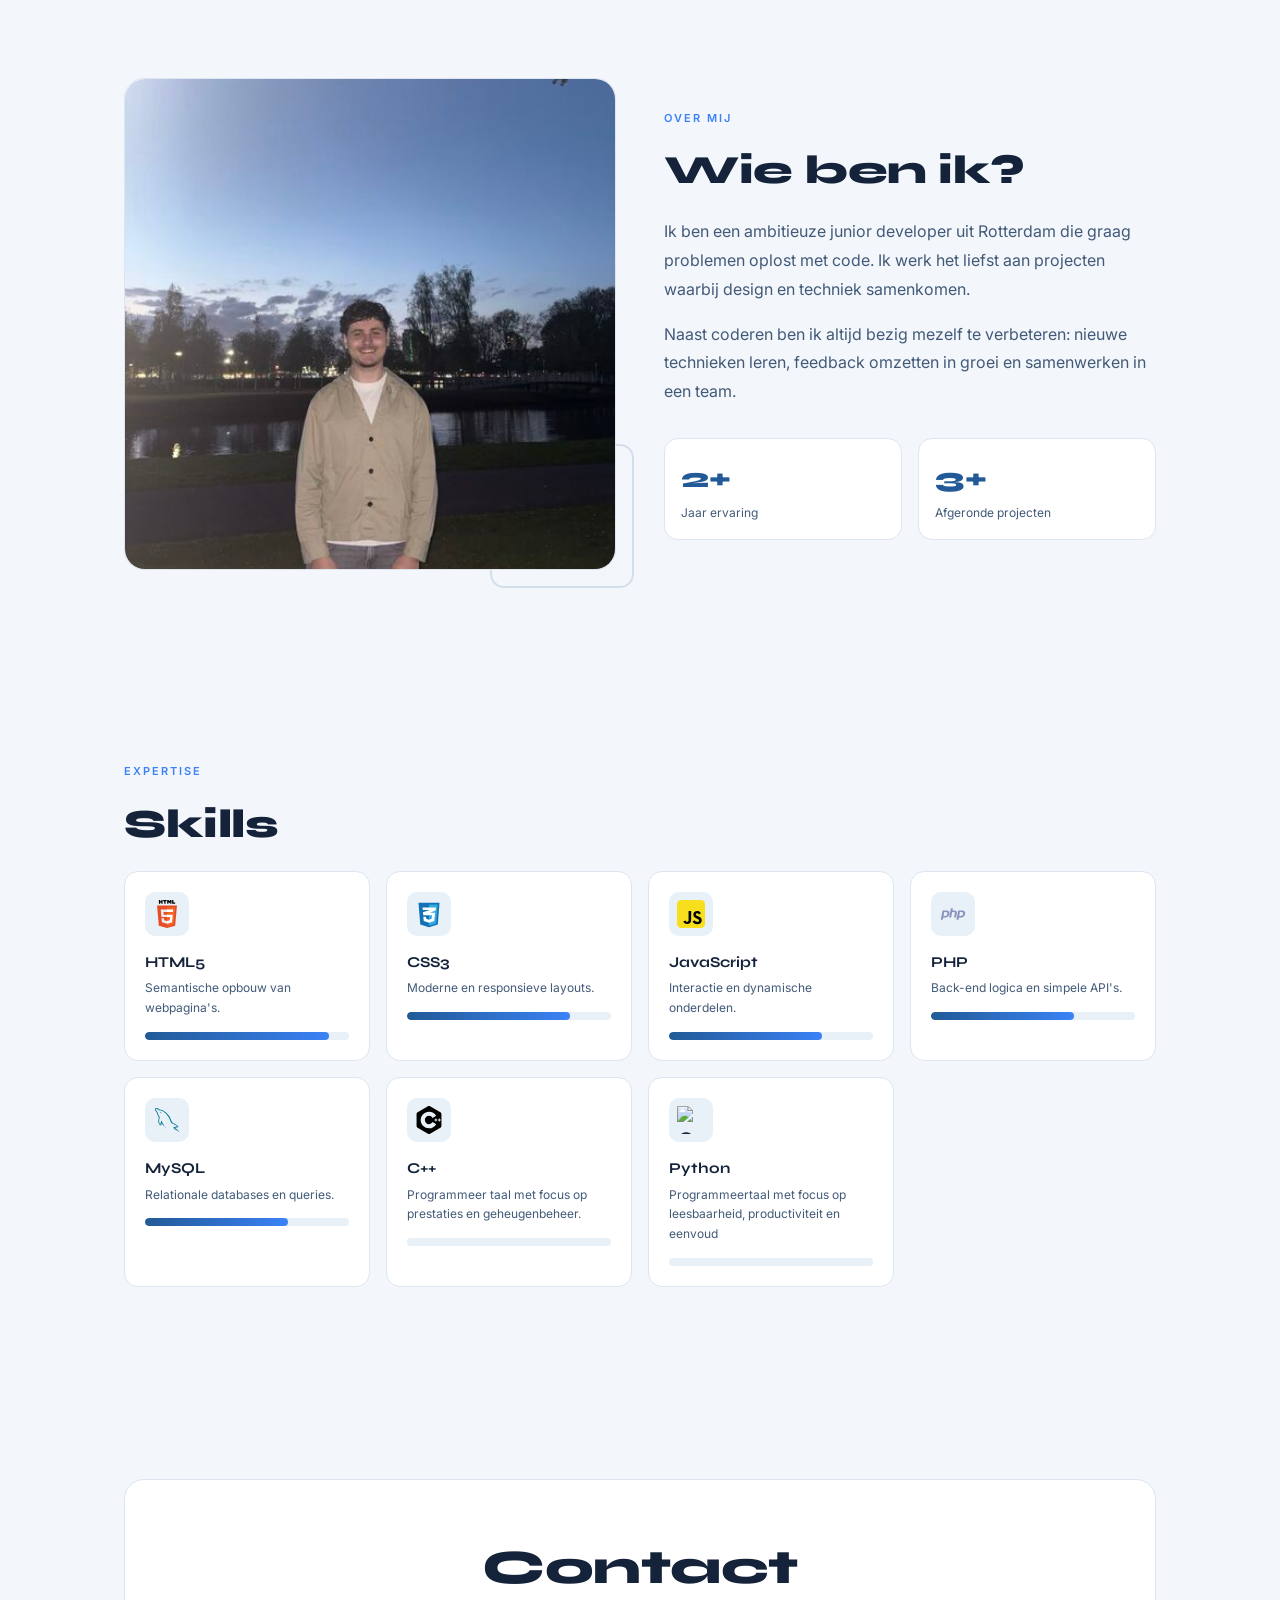
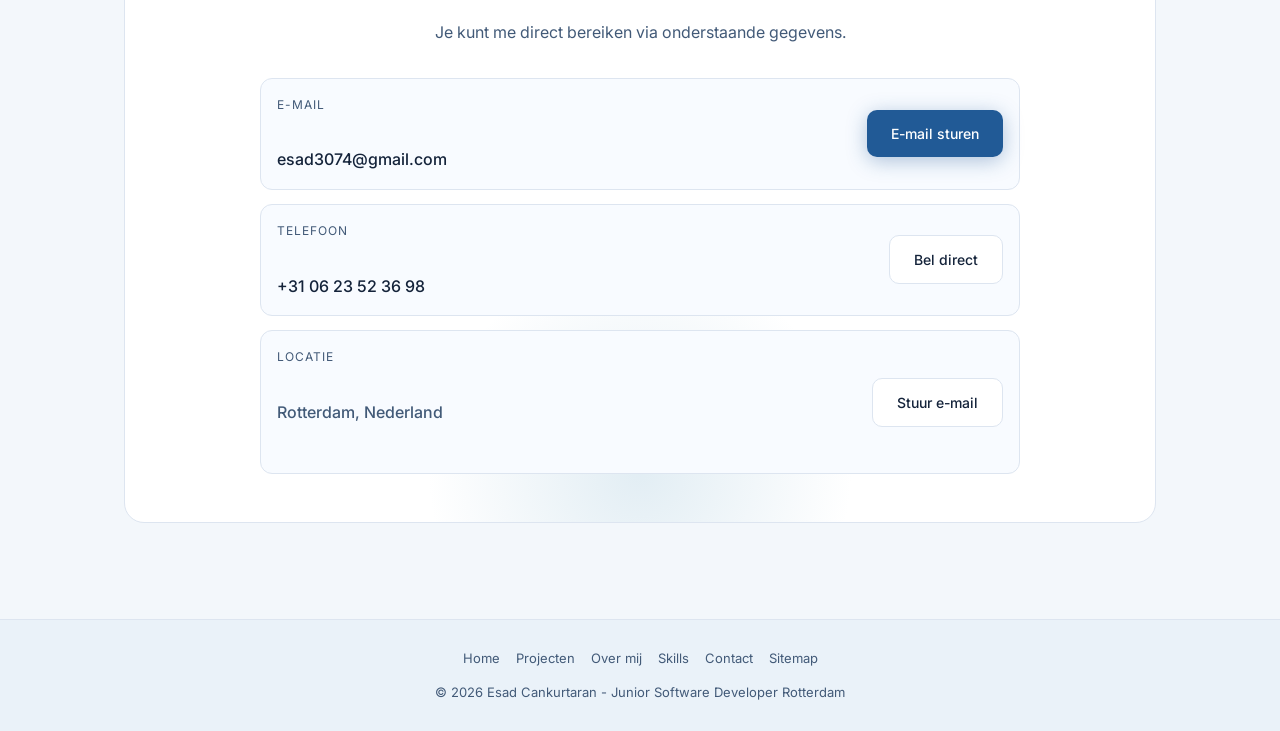
==== commit d5f198a2: "Add Python skill card to index.html" ====
--- a/index.html
+++ b/index.html
@@ -267,6 +267,17 @@
             </div>
           </article>
 
+          <article class="skill-card reveal">
+            <div class="skill-icon-wrap" aria-hidden="true">
+              <img src="img/python-svgrepo-com.svg" alt="C++ logo" width="28" height="28" loading="lazy">
+            </div>
+            <p class="skill-name">Python</p>
+            <p class="skill-desc">Programmeertaal met focus op leesbaarheid, productiviteit en eenvoud</p>
+            <div class="skill-bar" role="progressbar" aria-valuenow="0" aria-valuemin="0" aria-valuemax="100" aria-label="C++ vaardigheid: 0%">
+              <span class="skill-0"></span>
+            </div>
+          </article>
+
         </div>
       </div>
     </section>
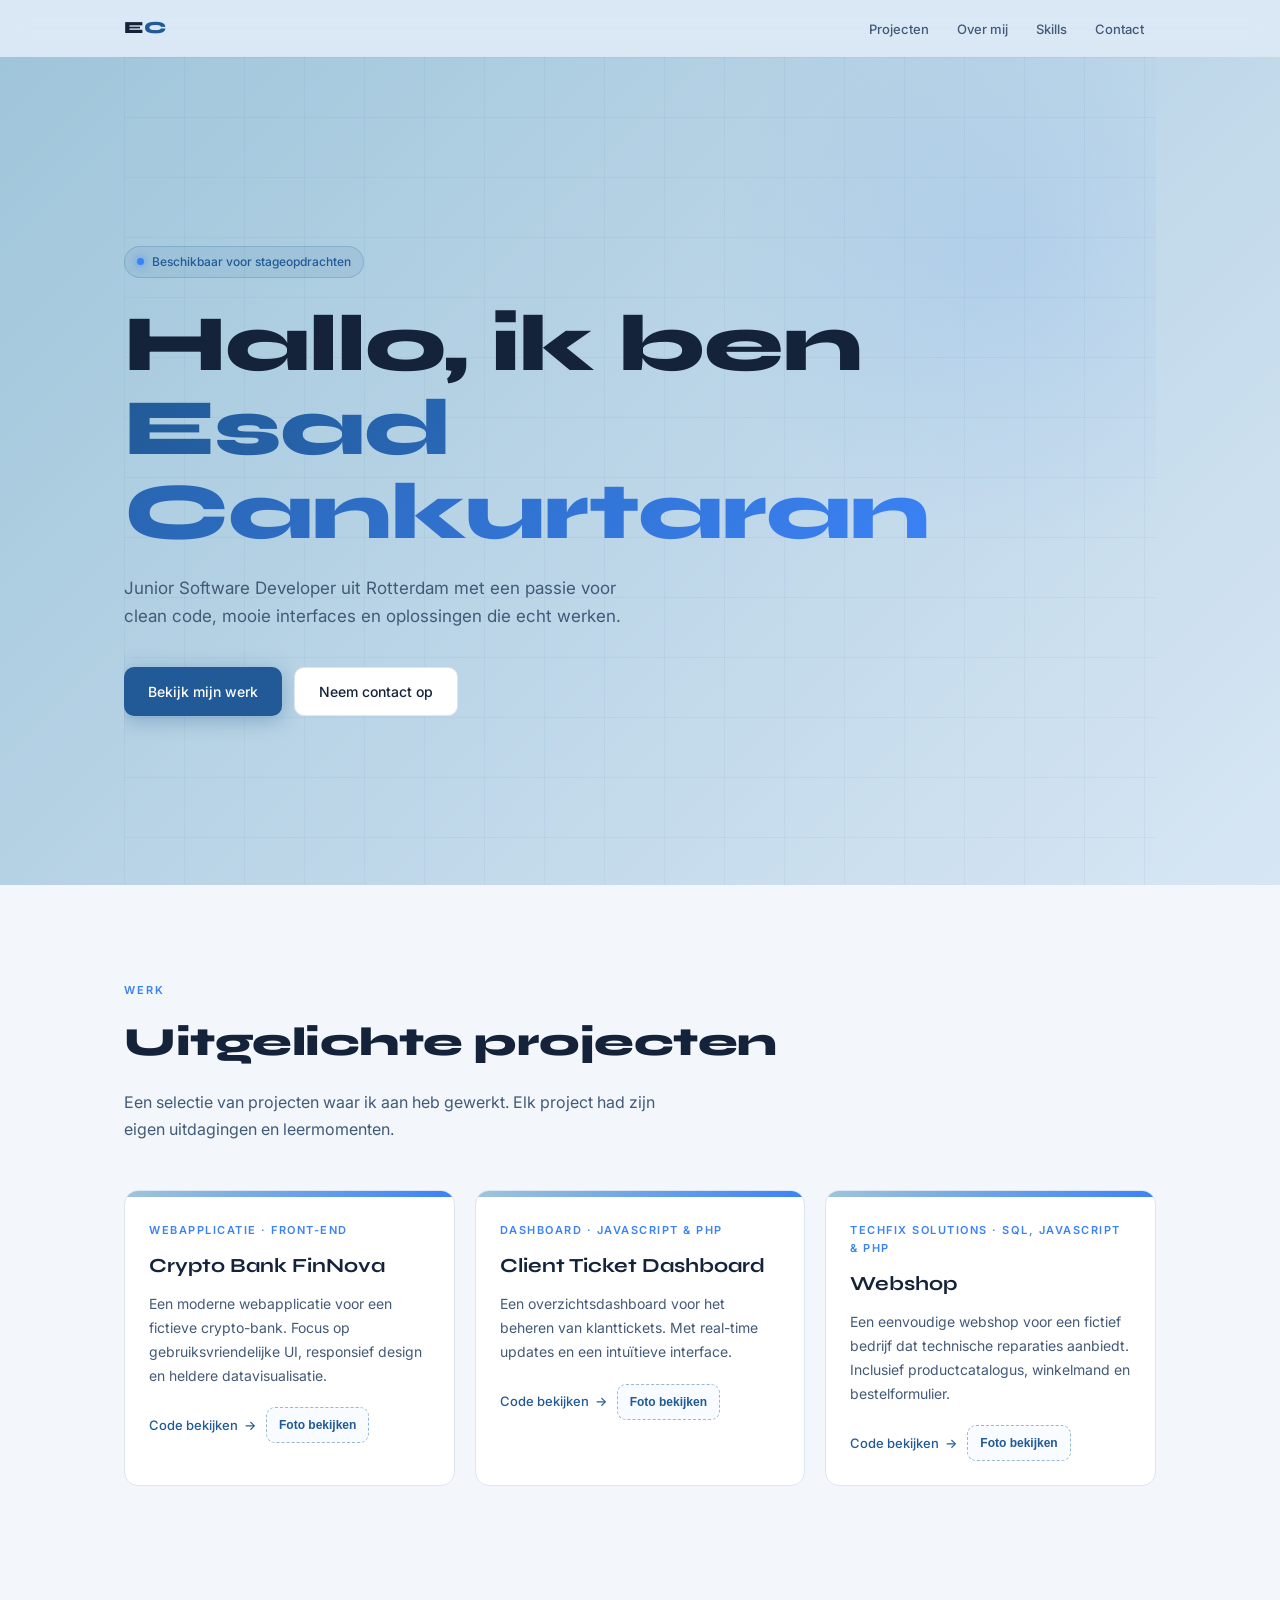
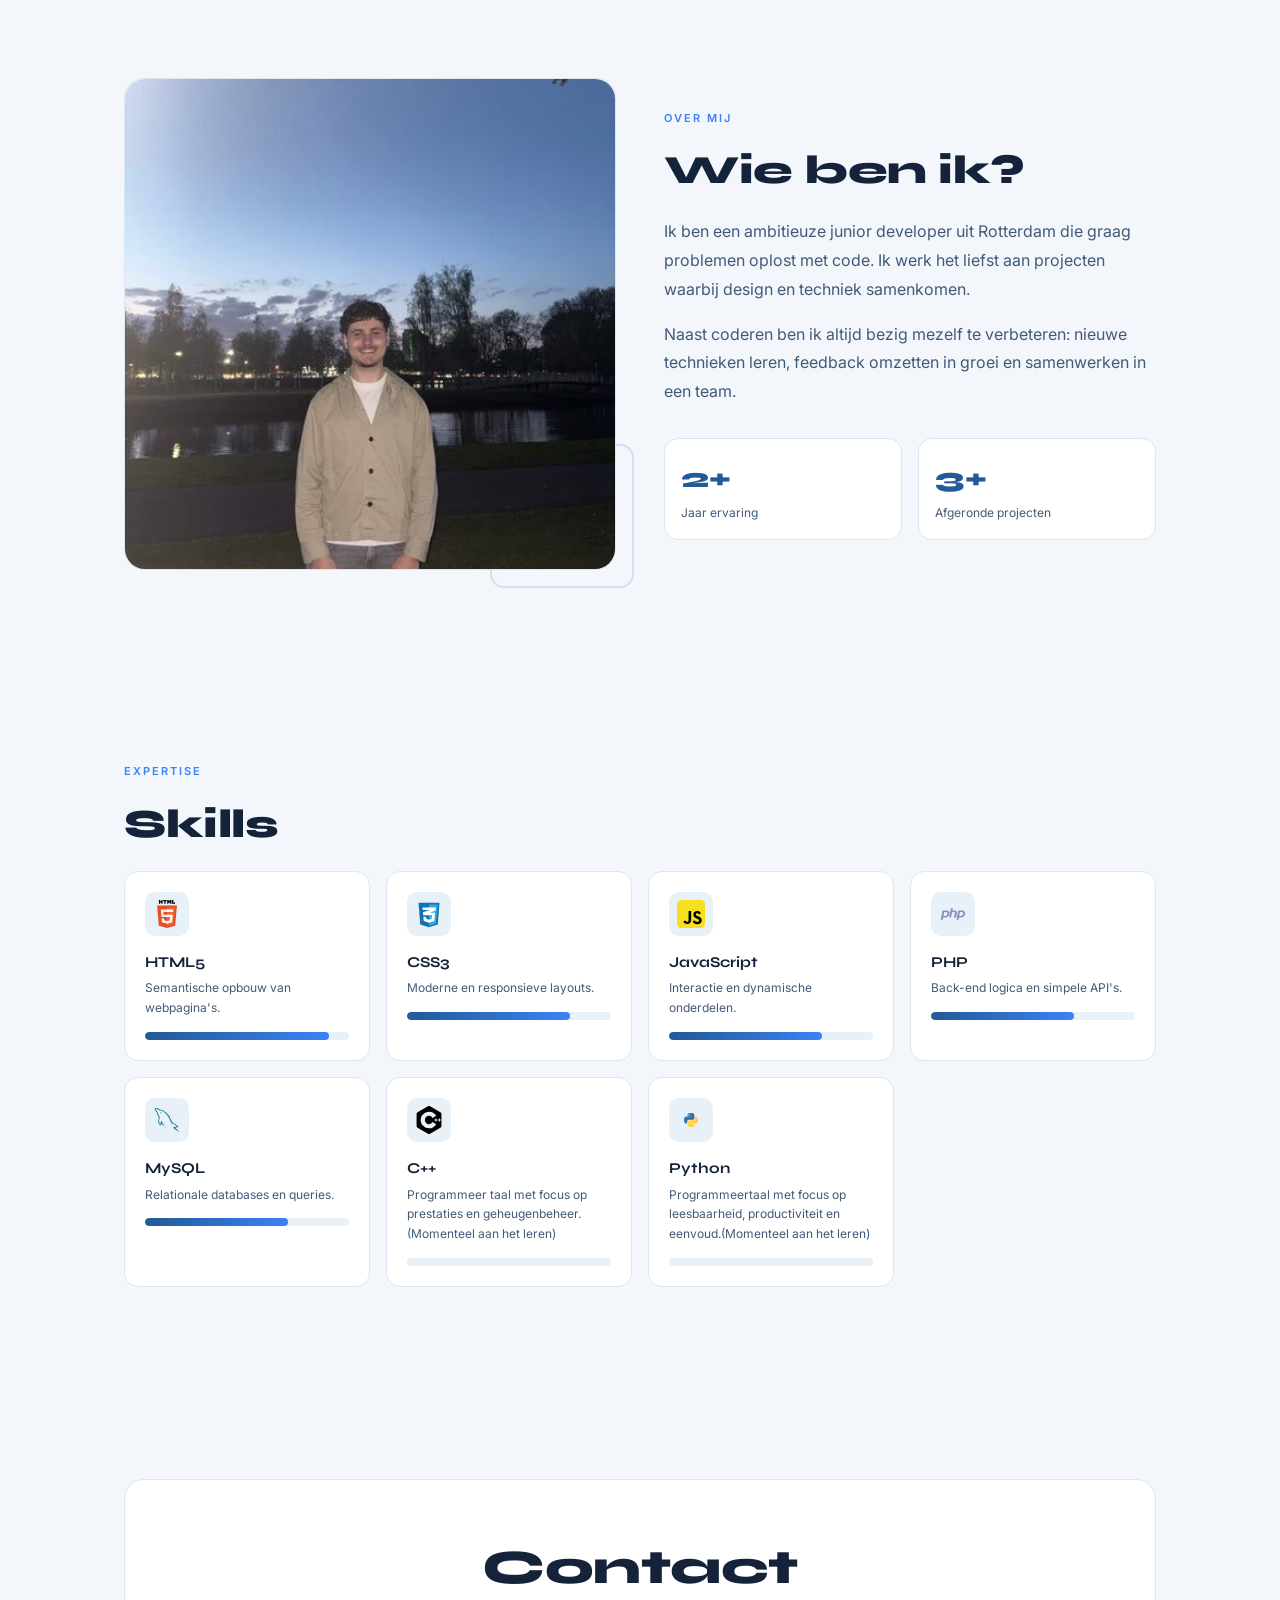
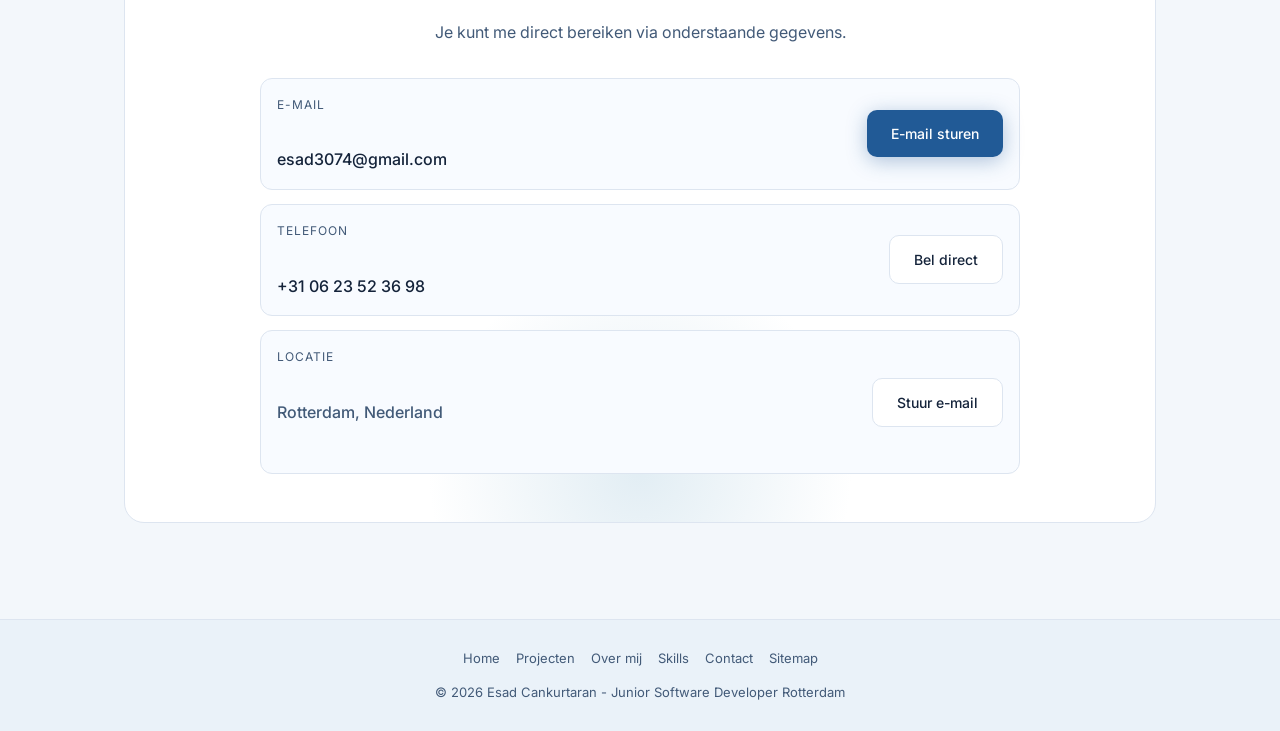
==== commit 96859f38: "Update index.html" ====
--- a/index.html
+++ b/index.html
@@ -261,7 +261,7 @@
               <img src="img/cplusplus.svg" alt="C++ logo" width="28" height="28" loading="lazy">
             </div>
             <p class="skill-name">C++</p>
-            <p class="skill-desc">Programmeer taal met focus op prestaties en geheugenbeheer.</p>
+            <p class="skill-desc">Programmeer taal met focus op prestaties en geheugenbeheer.(Momenteel aan het leren)</p>
             <div class="skill-bar" role="progressbar" aria-valuenow="0" aria-valuemin="0" aria-valuemax="100" aria-label="C++ vaardigheid: 0%">
               <span class="skill-0"></span>
             </div>
@@ -272,7 +272,7 @@
               <img src="img/python-svgrepo-com.svg" alt="C++ logo" width="28" height="28" loading="lazy">
             </div>
             <p class="skill-name">Python</p>
-            <p class="skill-desc">Programmeertaal met focus op leesbaarheid, productiviteit en eenvoud</p>
+            <p class="skill-desc">Programmeertaal met focus op leesbaarheid, productiviteit en eenvoud.(Momenteel aan het leren)</p>
             <div class="skill-bar" role="progressbar" aria-valuenow="0" aria-valuemin="0" aria-valuemax="100" aria-label="C++ vaardigheid: 0%">
               <span class="skill-0"></span>
             </div>
